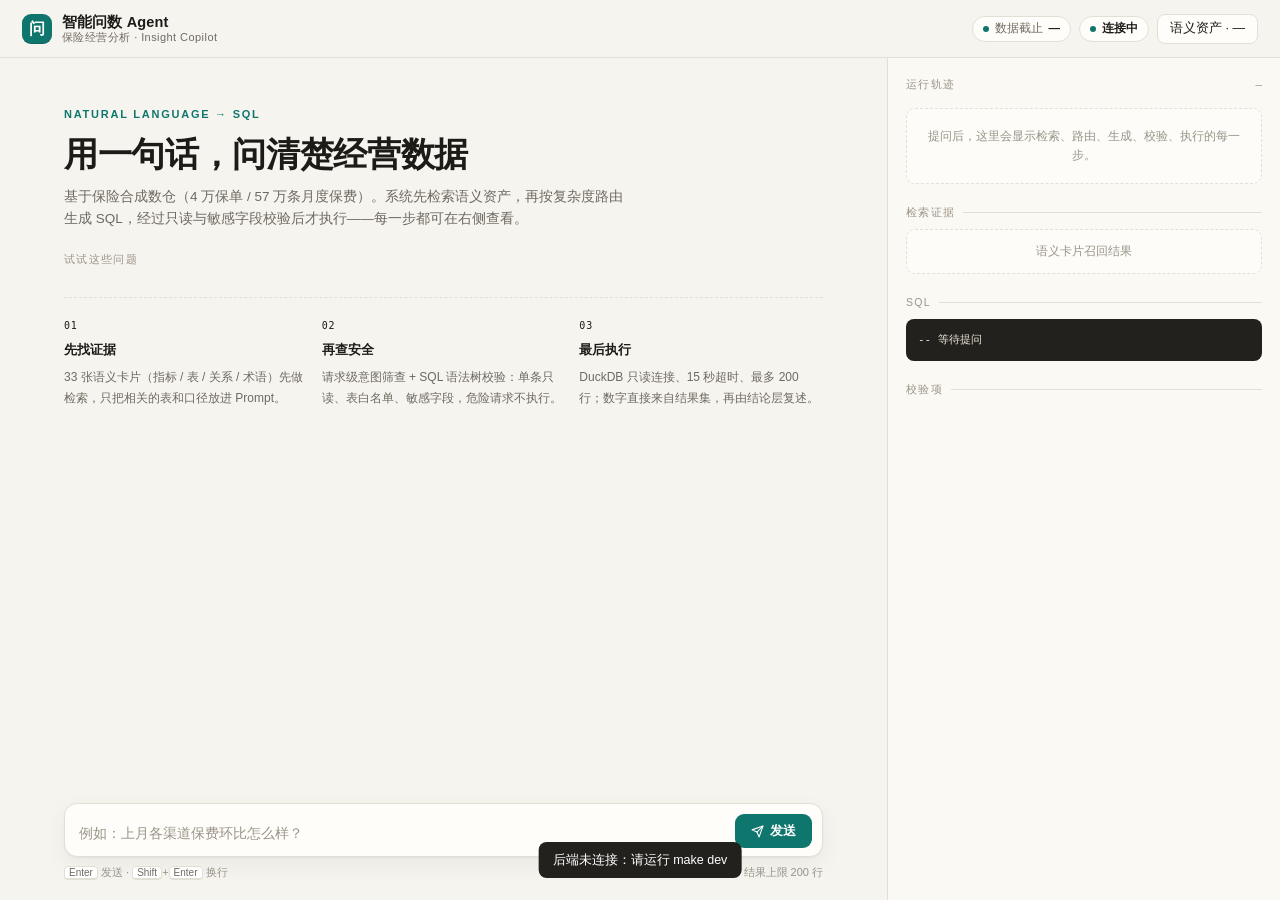
==== web/index.html @ 898af126 "fix(web): 轨迹不再残留“运行中”、耗时显示毫秒、空态补充三步说明；支持 ?q= 深链" ====
<!DOCTYPE html>
<html lang="zh-CN">
<head>
<meta charset="UTF-8">
<meta name="viewport" content="width=device-width, initial-scale=1.0">
<title>智能问数 Agent · 保险经营分析</title>
<meta name="description" content="受约束的自然语言问数 Agent：语义检索、复杂度路由、SQL 校验与只读执行，全链路可观测。">
<link rel="icon" href="data:image/svg+xml,%3Csvg xmlns='http://www.w3.org/2000/svg' viewBox='0 0 32 32'%3E%3Crect width='32' height='32' rx='8' fill='%230f766e'/%3E%3Ctext x='16' y='22' font-size='16' font-family='serif' fill='white' text-anchor='middle'%3E问%3C/text%3E%3C/svg%3E">
<link rel="stylesheet" href="style.css">
</head>
<body>
<header class="topbar">
  <a class="brand" href="/">
    <span class="brand-mark">问</span>
    <span class="brand-text"><strong>智能问数 Agent</strong><small>保险经营分析 · Insight Copilot</small></span>
  </a>
  <div class="topbar-right">
    <span class="pill" id="as-of"><span class="dot"></span>数据截止 <b>—</b></span>
    <span class="pill" id="mode"><span class="dot"></span><b>连接中</b></span>
    <button class="ghost-btn" id="open-drawer">语义资产 · <span id="card-count">—</span></button>
  </div>
</header>

<main class="layout">
  <section class="chat">
    <div class="thread" id="thread">
      <div class="thread-inner">
        <div class="intro" id="intro">
          <div class="eyebrow">Natural Language → SQL</div>
          <h1>用一句话，问清楚经营数据</h1>
          <p>基于保险合成数仓（4 万保单 / 57 万条月度保费）。系统先检索语义资产，再按复杂度路由生成 SQL，经过只读与敏感字段校验后才执行——每一步都可在右侧查看。</p>
          <div class="suggest" id="suggest">
            <div class="label">试试这些问题</div>
          </div>
          <div class="howto">
            <div class="howto-item">
              <span class="howto-no">01</span>
              <strong>先找证据</strong>
              <p>33 张语义卡片（指标 / 表 / 关系 / 术语）先做检索，只把相关的表和口径放进 Prompt。</p>
            </div>
            <div class="howto-item">
              <span class="howto-no">02</span>
              <strong>再查安全</strong>
              <p>请求级意图筛查 + SQL 语法树校验：单条只读、表白名单、敏感字段，危险请求不执行。</p>
            </div>
            <div class="howto-item">
              <span class="howto-no">03</span>
              <strong>最后执行</strong>
              <p>DuckDB 只读连接、15 秒超时、最多 200 行；数字直接来自结果集，再由结论层复述。</p>
            </div>
          </div>
        </div>
      </div>
    </div>

    <div class="composer-wrap">
      <form class="composer" id="composer">
        <textarea id="input" rows="1" placeholder="例如：上月各渠道保费环比怎么样？" maxlength="500" autocomplete="off"></textarea>
        <button class="send" id="send" type="submit">
          <svg viewBox="0 0 24 24" fill="none" stroke="currentColor" stroke-width="2" stroke-linecap="round" stroke-linejoin="round"><path d="M22 2 11 13"/><path d="M22 2 15 22l-4-9-9-4Z"/></svg>
          发送
        </button>
      </form>
      <div class="hint-row">
        <span><kbd>Enter</kbd> 发送 · <kbd>Shift</kbd>+<kbd>Enter</kbd> 换行</span>
        <span id="footer-note">只读查询 · 单条 SQL · 结果上限 200 行</span>
      </div>
    </div>
  </section>

  <aside class="inspector" id="inspector">
    <div class="inspector-head"><span>运行轨迹</span><span class="time" id="total-time">—</span></div>
    <ol class="steps" id="steps"></ol>
    <div id="trace-empty" class="placeholder">提问后，这里会显示检索、路由、生成、校验、执行的每一步。</div>

    <div class="section-label">检索证据</div>
    <div class="evidence" id="evidence"></div>
    <div id="evidence-empty" class="placeholder" style="padding:12px">语义卡片召回结果</div>

    <div class="section-label">SQL</div>
    <pre class="sql" id="sql">-- 等待提问</pre>

    <div class="section-label">校验项</div>
    <div class="checks" id="checks"></div>
  </aside>
</main>

<div class="drawer-backdrop" id="backdrop"></div>
<aside class="drawer" id="drawer" aria-label="语义资产">
  <div class="drawer-head">
    <h2>语义资产</h2>
    <button class="ghost-btn" id="close-drawer">关闭</button>
  </div>
  <div class="drawer-body" id="drawer-body"></div>
</aside>

<div class="toast" id="toast"></div>
<script src="app.js"></script>
</body>
</html>
---- web/style.css ----
:root {
  --paper: #f6f4ef;
  --panel: #fffdf9;
  --ink: #1d1b17;
  --muted: #6f6a60;
  --faint: #9a9488;
  --line: #e4dfd4;
  --line-soft: #efeae2;
  --teal: #0f766e;
  --teal-deep: #0b5d56;
  --teal-soft: #e6f3f0;
  --amber: #b45309;
  --amber-soft: #fdf3e3;
  --red: #b42318;
  --red-soft: #fdecea;
  --blue: #1d4ed8;
  --blue-soft: #eef2ff;
  --mono: ui-monospace, "SF Mono", "JetBrains Mono", Menlo, monospace;
  --sans: -apple-system, BlinkMacSystemFont, "Segoe UI", "PingFang SC", "Hiragino Sans GB", "Microsoft YaHei", sans-serif;
  --serif: "Noto Serif SC", "Songti SC", Georgia, serif;
  --shadow: 0 1px 2px rgba(29, 27, 23, .04), 0 8px 24px rgba(29, 27, 23, .05);
  --radius: 14px;
}

* { box-sizing: border-box; }

html, body { height: 100%; }

body {
  margin: 0;
  background: var(--paper);
  color: var(--ink);
  font-family: var(--sans);
  font-size: 14px;
  line-height: 1.6;
  -webkit-font-smoothing: antialiased;
}

button, textarea { font-family: inherit; font-size: inherit; color: inherit; }

/* ---------------------------------------------------------------- top bar */
.topbar {
  height: 58px;
  display: flex;
  align-items: center;
  justify-content: space-between;
  gap: 16px;
  padding: 0 22px;
  border-bottom: 1px solid var(--line);
  background: rgba(246, 244, 239, .86);
  backdrop-filter: blur(10px);
  position: sticky;
  top: 0;
  z-index: 20;
}

.brand { display: flex; align-items: center; gap: 10px; text-decoration: none; color: var(--ink); }
.brand-mark {
  width: 30px; height: 30px; border-radius: 9px;
  background: var(--teal); color: #fff;
  display: grid; place-items: center;
  font-family: var(--serif); font-size: 16px; font-weight: 700;
  box-shadow: inset 0 -1px 0 rgba(0, 0, 0, .15);
}
.brand-text { display: flex; flex-direction: column; line-height: 1.15; }
.brand-text strong { font-size: 14.5px; letter-spacing: .01em; }
.brand-text small { font-size: 11px; color: var(--muted); letter-spacing: .04em; }

.topbar-right { display: flex; align-items: center; gap: 8px; }

.pill {
  display: inline-flex; align-items: center; gap: 6px;
  height: 26px; padding: 0 10px;
  border: 1px solid var(--line);
  border-radius: 999px;
  background: var(--panel);
  color: var(--muted);
  font-size: 11.5px;
  white-space: nowrap;
}
.pill b { color: var(--ink); font-weight: 600; }
.pill .dot { width: 6px; height: 6px; border-radius: 50%; background: var(--teal); }
.pill.mock .dot { background: var(--amber); }
.pill.mock { color: var(--amber); border-color: #eddcc2; background: var(--amber-soft); }

.ghost-btn {
  height: 30px; padding: 0 12px;
  border: 1px solid var(--line);
  border-radius: 8px;
  background: var(--panel);
  cursor: pointer;
  font-size: 12.5px;
  color: var(--ink);
  transition: border-color .15s, background .15s;
}
.ghost-btn:hover { border-color: #cfc7b6; background: #fff; }

/* ---------------------------------------------------------------- layout */
.layout {
  display: grid;
  grid-template-columns: minmax(0, 1fr) 392px;
  height: calc(100vh - 58px);
}

.chat {
  display: flex;
  flex-direction: column;
  min-width: 0;
  border-right: 1px solid var(--line);
}

.thread {
  flex: 1;
  overflow-y: auto;
  padding: 30px clamp(20px, 5vw, 64px) 24px;
  scroll-behavior: smooth;
}

.thread-inner { max-width: 760px; margin: 0 auto; }

/* ---------------------------------------------------------------- intro */
.intro { margin: 18px 0 26px; }
.intro .eyebrow {
  font-size: 11px; letter-spacing: .16em; text-transform: uppercase;
  color: var(--teal); font-weight: 650; margin-bottom: 10px;
}
.intro h1 {
  font-family: var(--serif);
  font-size: clamp(26px, 3.4vw, 34px);
  line-height: 1.25; margin: 0 0 10px; font-weight: 600; letter-spacing: -.01em;
}
.intro p { margin: 0; color: var(--muted); font-size: 13.5px; max-width: 560px; }

.howto {
  display: grid; grid-template-columns: repeat(3, 1fr); gap: 14px;
  margin-top: 26px; padding-top: 20px; border-top: 1px dashed var(--line);
}
.howto-item { display: flex; flex-direction: column; gap: 6px; }
.howto-no { font-family: var(--mono, ui-monospace, monospace); font-size: 10px; color: var(--accent); letter-spacing: .08em; }
.howto-item strong { font-size: 13px; font-weight: 600; }
.howto-item p { margin: 0; font-size: 12px; line-height: 1.75; color: var(--muted); max-width: none; }

.suggest { display: grid; grid-template-columns: 1fr 1fr; gap: 10px; margin-top: 22px; }
.suggest .label { grid-column: 1 / -1; font-size: 11px; letter-spacing: .12em; color: var(--faint); text-transform: uppercase; margin-bottom: 2px; }
.chip {
  text-align: left;
  padding: 12px 14px;
  background: var(--panel);
  border: 1px solid var(--line);
  border-radius: 11px;
  cursor: pointer;
  transition: border-color .15s, transform .15s, box-shadow .15s;
  line-height: 1.4;
}
.chip:hover { border-color: #c9c0ae; transform: translateY(-1px); box-shadow: var(--shadow); }
.chip strong { display: block; font-size: 13px; font-weight: 600; }
.chip span { display: block; font-size: 11.5px; color: var(--faint); margin-top: 2px; }

/* ---------------------------------------------------------------- messages */
.msg { display: flex; gap: 12px; margin-bottom: 26px; animation: rise .28s ease both; }
@keyframes rise { from { opacity: 0; transform: translateY(6px); } to { opacity: 1; transform: none; } }

.avatar {
  flex: 0 0 28px; width: 28px; height: 28px; border-radius: 8px;
  display: grid; place-items: center; font-size: 12px; font-weight: 700;
  margin-top: 2px;
}
.msg.user .avatar { background: #ece6d9; color: #6b6250; }
.msg.agent .avatar { background: var(--teal); color: #fff; font-family: var(--serif); }

.bubble { min-width: 0; flex: 1; }
.msg.user .bubble {
  background: #fff; border: 1px solid var(--line);
  border-radius: 12px; padding: 10px 14px; width: fit-content; max-width: 100%;
  box-shadow: 0 1px 1px rgba(29, 27, 23, .03);
}

.answer-head { display: flex; align-items: center; gap: 8px; margin-bottom: 6px; flex-wrap: wrap; }
.status {
  display: inline-flex; align-items: center; gap: 5px;
  font-size: 11px; font-weight: 600; letter-spacing: .03em;
  padding: 2px 8px; border-radius: 999px;
}
.status.ok { color: var(--teal-deep); background: var(--teal-soft); }
.status.clarification { color: var(--blue); background: var(--blue-soft); }
.status.blocked { color: var(--red); background: var(--red-soft); }
.status.error { color: var(--red); background: var(--red-soft); }
.status.running { color: var(--muted); background: #f0ece4; }
.status.running::after {
  content: ""; width: 9px; height: 9px; border-radius: 50%;
  border: 1.5px solid currentColor; border-right-color: transparent;
  animation: spin .7s linear infinite;
}
@keyframes spin { to { transform: rotate(360deg); } }

.answer {
  font-size: 15px; line-height: 1.75;
  font-family: var(--serif);
  letter-spacing: .005em;
  white-space: pre-wrap;
  word-break: break-word;
}
.answer strong { color: var(--teal-deep); }

.assumptions { display: flex; flex-wrap: wrap; gap: 6px; margin-top: 10px; }
.tag {
  font-size: 11px; padding: 2px 8px; border-radius: 6px;
  background: #f2eee5; color: var(--muted); border: 1px solid var(--line-soft);
}

.meta-row {
  display: flex; flex-wrap: wrap; gap: 14px; align-items: center;
  margin-top: 12px; font-size: 11.5px; color: var(--faint);
}
.meta-row b { color: var(--muted); font-weight: 600; }

.fold { margin-top: 12px; border: 1px solid var(--line); border-radius: 10px; background: var(--panel); overflow: hidden; }
.fold > summary {
  list-style: none; cursor: pointer; padding: 8px 12px;
  font-size: 12px; color: var(--muted); display: flex; align-items: center; gap: 8px;
  user-select: none;
}
.fold > summary::-webkit-details-marker { display: none; }
.fold > summary::before {
  content: "›"; display: inline-block; transition: transform .15s; color: var(--faint);
  font-size: 15px; line-height: 1;
}
.fold[open] > summary::before { transform: rotate(90deg); }
.fold > summary .count { margin-left: auto; color: var(--faint); }
.fold-body { border-top: 1px solid var(--line-soft); padding: 10px 12px 12px; }

pre.sql {
  margin: 0; padding: 12px; border-radius: 8px;
  background: #23211d; color: #efe9db;
  font-family: var(--mono); font-size: 11.5px; line-height: 1.65;
  overflow-x: auto; white-space: pre;
}

.table-wrap { overflow: auto; max-height: 340px; border: 1px solid var(--line-soft); border-radius: 8px; }
table.result { border-collapse: collapse; width: 100%; font-size: 12px; font-variant-numeric: tabular-nums; }
table.result th {
  position: sticky; top: 0; background: #f3efe6; color: var(--muted);
  font-weight: 600; text-align: left; padding: 7px 10px; white-space: nowrap;
  border-bottom: 1px solid var(--line);
}
table.result td { padding: 7px 10px; border-bottom: 1px solid var(--line-soft); white-space: nowrap; }
table.result tr:last-child td { border-bottom: 0; }
table.result tr:nth-child(even) td { background: #fcfaf5; }
table.result td.num { text-align: right; }

.empty-rows { padding: 16px; text-align: center; color: var(--faint); font-size: 12px; }

/* ---------------------------------------------------------------- composer */
.composer-wrap { padding: 12px clamp(20px, 5vw, 64px) 18px; background: linear-gradient(to top, var(--paper) 60%, rgba(246,244,239,0)); }
.composer {
  max-width: 760px; margin: 0 auto;
  background: var(--panel);
  border: 1px solid var(--line);
  border-radius: 13px;
  box-shadow: var(--shadow);
  padding: 10px 10px 8px 14px;
  display: flex; gap: 10px; align-items: flex-end;
  transition: border-color .15s;
}
.composer:focus-within { border-color: #b9d4cf; }
.composer textarea {
  flex: 1; border: 0; outline: 0; resize: none;
  background: transparent; padding: 4px 0;
  min-height: 24px; max-height: 140px; line-height: 1.55;
}
.composer textarea::placeholder { color: var(--faint); }
.send {
  flex: 0 0 auto; height: 34px; padding: 0 16px;
  border: 0; border-radius: 9px; cursor: pointer;
  background: var(--teal); color: #fff; font-weight: 600; font-size: 12.5px;
  display: inline-flex; align-items: center; gap: 6px;
  transition: background .15s, opacity .15s;
}
.send:hover { background: var(--teal-deep); }
.send:disabled { opacity: .45; cursor: not-allowed; }
.send svg { width: 13px; height: 13px; }

.hint-row {
  max-width: 760px; margin: 7px auto 0; display: flex; justify-content: space-between;
  font-size: 11px; color: var(--faint);
}
kbd {
  font-family: var(--sans); font-size: 10px; padding: 0 4px;
  border: 1px solid var(--line); border-bottom-width: 2px; border-radius: 4px;
  background: #fff; color: var(--muted);
}

/* ---------------------------------------------------------------- inspector */
.inspector {
  background: #fbf9f4;
  overflow-y: auto;
  padding: 18px 18px 40px;
}
.inspector-head {
  display: flex; align-items: center; justify-content: space-between;
  font-size: 11px; letter-spacing: .12em; text-transform: uppercase; color: var(--faint);
  margin-bottom: 14px;
}
.inspector-head .time { font-family: var(--mono); letter-spacing: 0; text-transform: none; font-size: 11px; }

.steps { list-style: none; margin: 0 0 8px; padding: 0; position: relative; }
.steps::before {
  content: ""; position: absolute; left: 6.5px; top: 8px; bottom: 14px; width: 1px; background: var(--line);
}
.step { position: relative; padding: 0 0 14px 24px; font-size: 12px; }
.step .dot {
  position: absolute; left: 2px; top: 5px; width: 10px; height: 10px; border-radius: 50%;
  background: #fff; border: 2px solid var(--line); z-index: 1;
}
.step.done .dot { border-color: var(--teal); background: var(--teal); }
.step.warn .dot { border-color: var(--amber); background: var(--amber); }
.step.fail .dot { border-color: var(--red); background: var(--red); }
.step.running .dot { border-color: var(--teal); background: #fff; animation: pulse 1s ease infinite; }
@keyframes pulse { 50% { transform: scale(.6); opacity: .5; } }
.step .t { display: flex; justify-content: space-between; gap: 8px; }
.step .t strong { font-weight: 600; font-size: 12px; }
.step .t span { font-family: var(--mono); font-size: 10.5px; color: var(--faint); }
.step .d { color: var(--muted); font-size: 11.5px; line-height: 1.5; margin-top: 1px; word-break: break-word; }

.section-label {
  font-size: 10.5px; letter-spacing: .12em; text-transform: uppercase; color: var(--faint);
  margin: 20px 0 8px; display: flex; align-items: center; gap: 8px;
}
.section-label::after { content: ""; flex: 1; height: 1px; background: var(--line); }

.evidence { display: flex; flex-wrap: wrap; gap: 5px; }
.ev {
  font-size: 11px; padding: 3px 8px; border-radius: 6px;
  border: 1px solid var(--line); background: var(--panel); color: var(--muted);
  white-space: nowrap;
}
.ev b { color: var(--ink); font-weight: 600; }
.ev.metric { border-color: #cfe3df; background: var(--teal-soft); color: var(--teal-deep); }
.ev.join { border-color: #eadfc8; background: #fbf5e8; color: #7a5a1c; }

.checks { display: flex; flex-direction: column; gap: 4px; }
.check { display: flex; gap: 8px; font-size: 11.5px; color: var(--muted); align-items: baseline; }
.check .ic { flex: 0 0 14px; text-align: center; font-size: 11px; }
.check.pass .ic { color: var(--teal); }
.check.fail .ic { color: var(--red); }
.check b { color: var(--ink); font-weight: 600; }

.inspector pre.sql { margin-top: 0; font-size: 11px; }
.placeholder { color: var(--faint); font-size: 12px; border: 1px dashed var(--line); border-radius: 9px; padding: 18px 14px; text-align: center; background: rgba(255,255,255,.45); }

/* ---------------------------------------------------------------- drawer */
.drawer-backdrop {
  position: fixed; inset: 0; background: rgba(29, 27, 23, .28);
  opacity: 0; pointer-events: none; transition: opacity .2s; z-index: 40;
}
.drawer-backdrop.open { opacity: 1; pointer-events: auto; }
.drawer {
  position: fixed; top: 0; right: 0; bottom: 0; width: min(520px, 92vw);
  background: var(--paper); border-left: 1px solid var(--line);
  transform: translateX(100%); transition: transform .24s cubic-bezier(.4,0,.2,1);
  z-index: 41; display: flex; flex-direction: column;
}
.drawer.open { transform: none; }
.drawer-head {
  padding: 16px 20px; border-bottom: 1px solid var(--line);
  display: flex; align-items: center; justify-content: space-between;
}
.drawer-head h2 { font-family: var(--serif); font-size: 17px; margin: 0; font-weight: 600; }
.drawer-body { overflow-y: auto; padding: 16px 20px 40px; }
.card {
  border: 1px solid var(--line); background: var(--panel); border-radius: 10px;
  padding: 11px 13px; margin-bottom: 8px;
}
.card .k { font-size: 10px; letter-spacing: .1em; text-transform: uppercase; color: var(--faint); }
.card h3 { margin: 2px 0 4px; font-size: 13px; font-weight: 650; }
.card p { margin: 0; font-size: 12px; color: var(--muted); white-space: pre-wrap; }
.card .tags { margin-top: 6px; display: flex; gap: 4px; flex-wrap: wrap; }

.toast {
  position: fixed; left: 50%; bottom: 22px; transform: translate(-50%, 10px);
  background: #23211d; color: #fff; font-size: 12.5px;
  padding: 8px 14px; border-radius: 8px; opacity: 0; pointer-events: none;
  transition: opacity .2s, transform .2s; z-index: 60;
}
.toast.show { opacity: 1; transform: translate(-50%, 0); }

@media (max-width: 1080px) {
  .layout { grid-template-columns: 1fr; height: auto; }
  .chat { border-right: 0; }
  .thread { max-height: none; }
  .inspector { border-top: 1px solid var(--line); padding-bottom: 28px; }
  .suggest { grid-template-columns: 1fr; }
  .howto { grid-template-columns: 1fr; }
}
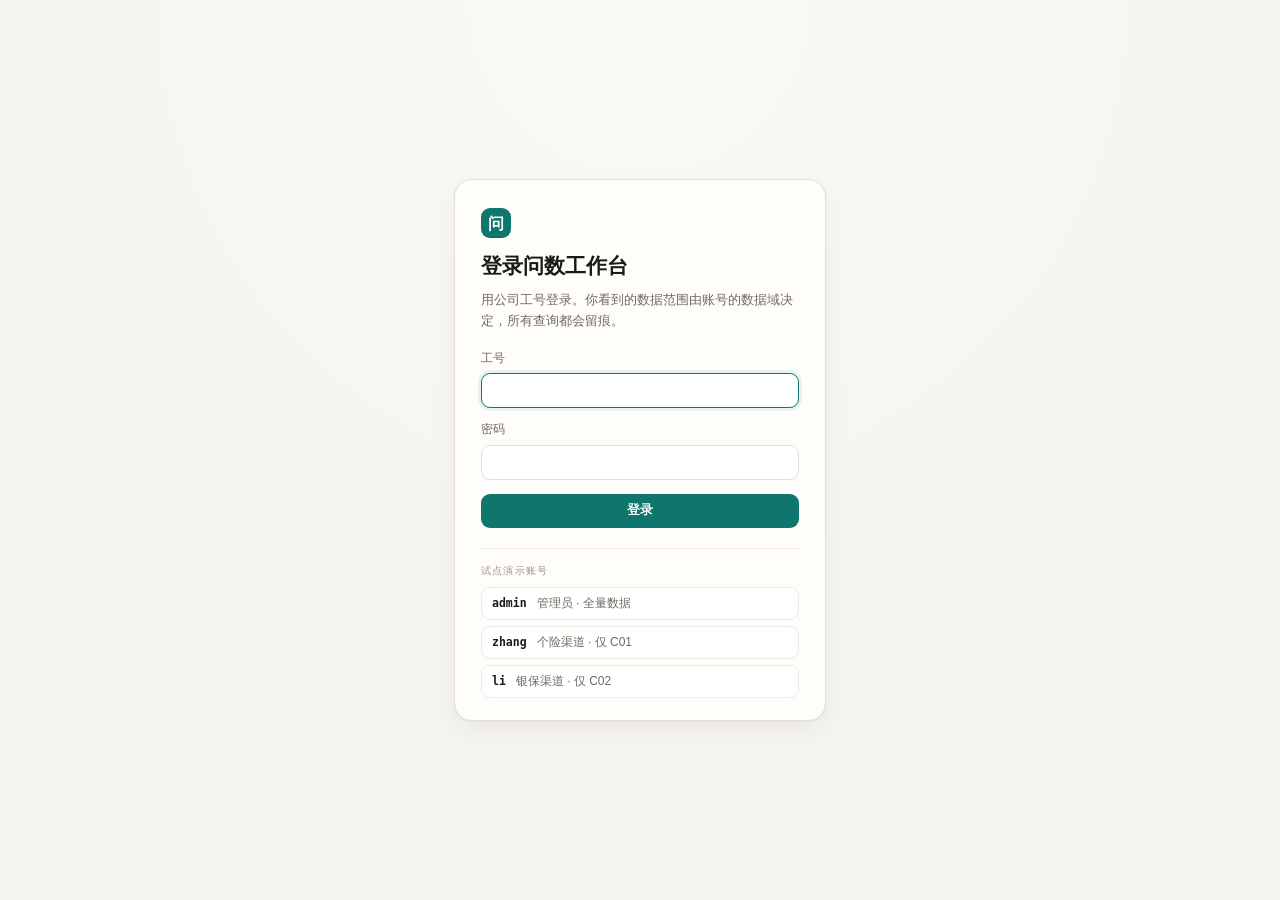
==== commit cdb4dbab: "feat: 试点模式（工号登录 + 数据域 + 审计 + 多轮） - 新增 app/store.py：SQLite 运行态（账号/会话/对话/审计/配额），与只读业务库分离 - 新增 app/auth" ====
--- a/web/index.html
+++ b/web/index.html
@@ -17,11 +17,18 @@
   <div class="topbar-right">
     <span class="pill" id="as-of"><span class="dot"></span>数据截止 <b>—</b></span>
     <span class="pill" id="mode"><span class="dot"></span><b>连接中</b></span>
+    <button class="ghost-btn" id="new-chat" hidden>新对话</button>
+    <button class="ghost-btn" id="open-audit" hidden>审计</button>
     <button class="ghost-btn" id="open-drawer">语义资产 · <span id="card-count">—</span></button>
+    <div class="user-chip" id="user-chip" hidden>
+      <span class="user-name" id="user-name">—</span>
+      <span class="user-scope" id="user-scope">—</span>
+      <button class="link-btn" id="logout">退出</button>
+    </div>
   </div>
 </header>
 
-<main class="layout">
+<main class="layout" id="app" hidden>
   <section class="chat">
     <div class="thread" id="thread">
       <div class="thread-inner">
@@ -85,6 +92,33 @@
   </aside>
 </main>
 
+<!-- 登录：试点模式下所有查询都需要身份与数据域 -->
+<div class="login-layer" id="login" hidden>
+  <div class="login-card">
+    <div class="login-brand"><span class="brand-mark">问</span></div>
+    <h1>登录问数工作台</h1>
+    <p class="login-sub">用公司工号登录。你看到的数据范围由账号的数据域决定，所有查询都会留痕。</p>
+    <form id="login-form" autocomplete="on">
+      <label>工号<input id="login-user" name="username" autocomplete="username" required></label>
+      <label>密码<input id="login-pass" name="password" type="password" autocomplete="current-password" required></label>
+      <div class="login-error" id="login-error" hidden></div>
+      <button class="send" type="submit" id="login-btn">登录</button>
+    </form>
+    <div class="login-demo">
+      <div class="label">试点演示账号</div>
+      <button type="button" class="demo-row" data-user="admin" data-pass="admin123">
+        <b>admin</b><span>管理员 · 全量数据</span>
+      </button>
+      <button type="button" class="demo-row" data-user="zhang" data-pass="demo123">
+        <b>zhang</b><span>个险渠道 · 仅 C01</span>
+      </button>
+      <button type="button" class="demo-row" data-user="li" data-pass="demo123">
+        <b>li</b><span>银保渠道 · 仅 C02</span>
+      </button>
+    </div>
+  </div>
+</div>
+
 <div class="drawer-backdrop" id="backdrop"></div>
 <aside class="drawer" id="drawer" aria-label="语义资产">
   <div class="drawer-head">
@@ -94,6 +128,14 @@
   <div class="drawer-body" id="drawer-body"></div>
 </aside>
 
+<aside class="drawer" id="audit-drawer" aria-label="审计日志">
+  <div class="drawer-head">
+    <h2>审计日志</h2>
+    <button class="ghost-btn" id="close-audit">关闭</button>
+  </div>
+  <div class="drawer-body" id="audit-body"></div>
+</aside>
+
 <div class="toast" id="toast"></div>
 <script src="app.js"></script>
 </body>
--- a/web/style.css
+++ b/web/style.css
@@ -48,7 +48,6 @@
   padding: 0 22px;
   border-bottom: 1px solid var(--line);
   background: rgba(246, 244, 239, .86);
-  backdrop-filter: blur(10px);
   position: sticky;
   top: 0;
   z-index: 20;
@@ -392,3 +391,86 @@
   .suggest { grid-template-columns: 1fr; }
   .howto { grid-template-columns: 1fr; }
 }
+
+/* ---------------------------------------------------------------- 登录与身份 */
+.user-chip {
+  display: flex; align-items: center; gap: 8px;
+  border: 1px solid var(--line); background: var(--panel);
+  border-radius: 999px; padding: 4px 6px 4px 12px; font-size: 12px;
+}
+.user-name { font-weight: 600; }
+.user-scope { color: var(--muted); font-size: 11.5px; padding-left: 8px; border-left: 1px solid var(--line-soft); }
+.link-btn {
+  border: 0; background: none; color: var(--muted); cursor: pointer;
+  font-size: 11.5px; padding: 3px 8px; border-radius: 999px;
+}
+.link-btn:hover { background: var(--line-soft); color: var(--ink); }
+
+.login-layer {
+  position: fixed; inset: 0; z-index: 80;
+  background: radial-gradient(circle at 50% 0%, #fbf9f4 0%, var(--paper) 60%);
+  display: flex; align-items: center; justify-content: center; padding: 24px;
+}
+.login-card {
+  width: 100%; max-width: 372px; background: var(--panel);
+  border: 1px solid var(--line); border-radius: 18px; padding: 28px 26px 22px;
+  box-shadow: var(--shadow);
+}
+.login-brand { margin-bottom: 12px; }
+.login-card h1 { font-family: var(--serif); font-size: 21px; margin: 0 0 6px; font-weight: 600; }
+.login-sub { margin: 0 0 18px; color: var(--muted); font-size: 12.5px; line-height: 1.65; }
+.login-card form { display: grid; gap: 12px; }
+.login-card label { display: grid; gap: 5px; font-size: 12px; color: var(--muted); }
+.login-card input {
+  border: 1px solid var(--line); background: #fff; border-radius: 9px;
+  padding: 9px 11px; font-size: 13.5px; color: var(--ink); outline: none;
+}
+.login-card input:focus { border-color: var(--teal); box-shadow: 0 0 0 3px var(--teal-soft); }
+.login-card .send { width: 100%; justify-content: center; margin-top: 2px; }
+.login-error {
+  background: var(--red-soft); color: var(--red); border-radius: 8px;
+  padding: 7px 10px; font-size: 12px;
+}
+.login-demo { margin-top: 20px; border-top: 1px solid var(--line-soft); padding-top: 14px; display: grid; gap: 6px; }
+.login-demo .label { font-size: 10px; letter-spacing: .12em; color: var(--faint); text-transform: uppercase; margin-bottom: 2px; }
+.demo-row {
+  display: flex; align-items: center; gap: 10px; text-align: left;
+  border: 1px solid var(--line-soft); background: #fff; border-radius: 9px;
+  padding: 7px 10px; cursor: pointer; font-size: 12px;
+}
+.demo-row:hover { border-color: var(--teal); background: var(--teal-soft); }
+.demo-row b { font-family: var(--mono); font-size: 11.5px; }
+.demo-row span { color: var(--muted); }
+
+/* ---------------------------------------------------------------- 审计 */
+.audit-meta { display: flex; gap: 8px; flex-wrap: wrap; margin-bottom: 12px; }
+.audit-stat {
+  border: 1px solid var(--line); background: var(--panel); border-radius: 9px;
+  padding: 7px 11px; font-size: 11.5px; color: var(--muted);
+}
+.audit-stat b { color: var(--ink); font-size: 14px; margin-right: 4px; }
+.audit-row {
+  border-bottom: 1px solid var(--line-soft); padding: 9px 0; font-size: 12px;
+}
+.audit-row:last-child { border-bottom: 0; }
+.audit-top { display: flex; gap: 8px; align-items: baseline; flex-wrap: wrap; }
+.audit-user { font-weight: 600; }
+.audit-time { color: var(--faint); font-size: 11px; font-variant-numeric: tabular-nums; }
+.audit-q { margin: 3px 0 0; color: var(--ink); }
+.audit-sql {
+  margin: 4px 0 0; font-family: var(--mono); font-size: 10.5px; color: var(--muted);
+  background: #faf8f3; border: 1px solid var(--line-soft); border-radius: 6px;
+  padding: 6px 8px; white-space: pre-wrap; word-break: break-all; max-height: 92px; overflow: hidden;
+}
+.badge {
+  font-size: 10px; padding: 1px 7px; border-radius: 999px; border: 1px solid var(--line);
+  color: var(--muted); background: #fff;
+}
+.badge.ok { color: var(--teal-deep); border-color: #cfe6e2; background: var(--teal-soft); }
+.badge.blocked { color: var(--red); border-color: #f3d3d0; background: var(--red-soft); }
+.badge.clarification { color: var(--amber); border-color: #f0dcbd; background: var(--amber-soft); }
+
+.drawer-backdrop.show { opacity: 1; pointer-events: auto; }
+
+/* hidden 属性必须胜过组件的 display 规则 */
+[hidden] { display: none !important; }
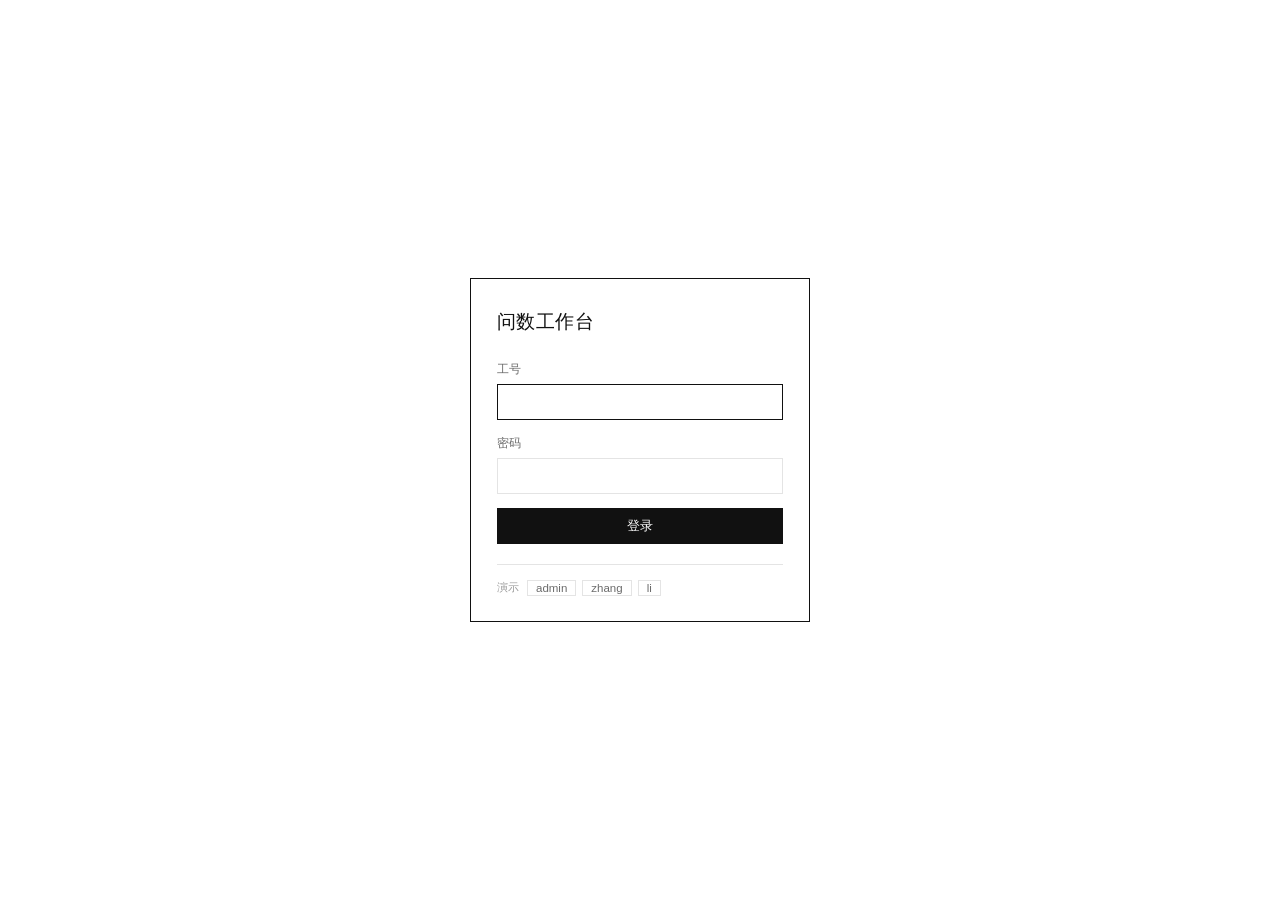
==== commit 59ef4608: "style(web): 黑白线框，去掉解释性文案 - 配色收敛为黑/白/灰，1px 实线，无圆角无阴影无渐变 - 删除首屏说明段、三步howto、示例卡片副标题、页脚统计等无用字段 - 消息改为右对齐" ====
--- a/web/index.html
+++ b/web/index.html
@@ -3,23 +3,24 @@
 <head>
 <meta charset="UTF-8">
 <meta name="viewport" content="width=device-width, initial-scale=1.0">
-<title>智能问数 Agent · 保险经营分析</title>
-<meta name="description" content="受约束的自然语言问数 Agent：语义检索、复杂度路由、SQL 校验与只读执行，全链路可观测。">
-<link rel="icon" href="data:image/svg+xml,%3Csvg xmlns='http://www.w3.org/2000/svg' viewBox='0 0 32 32'%3E%3Crect width='32' height='32' rx='8' fill='%230f766e'/%3E%3Ctext x='16' y='22' font-size='16' font-family='serif' fill='white' text-anchor='middle'%3E问%3C/text%3E%3C/svg%3E">
+<title>问数 · 经营分析</title>
+<meta name="description" content="自然语言问数：语义检索、SQL 校验、只读执行。">
+<link rel="icon" href="data:image/svg+xml,%3Csvg xmlns='http://www.w3.org/2000/svg' viewBox='0 0 32 32'%3E%3Crect width='32' height='32' fill='%23111111'/%3E%3Ctext x='16' y='22' font-size='16' font-family='sans-serif' fill='white' text-anchor='middle'%3E问%3C/text%3E%3C/svg%3E">
 <link rel="stylesheet" href="style.css">
 </head>
 <body>
 <header class="topbar">
   <a class="brand" href="/">
     <span class="brand-mark">问</span>
-    <span class="brand-text"><strong>智能问数 Agent</strong><small>保险经营分析 · Insight Copilot</small></span>
+    <span class="brand-text">问数</span>
   </a>
   <div class="topbar-right">
-    <span class="pill" id="as-of"><span class="dot"></span>数据截止 <b>—</b></span>
-    <span class="pill" id="mode"><span class="dot"></span><b>连接中</b></span>
+    <span class="pill" id="as-of">数据截止 <b>—</b></span>
+    <span class="pill" id="mode"><b>连接中</b></span>
+    <button class="ghost-btn" id="toggle-inspector" title="显示 / 隐藏轨迹">轨迹</button>
     <button class="ghost-btn" id="new-chat" hidden>新对话</button>
     <button class="ghost-btn" id="open-audit" hidden>审计</button>
-    <button class="ghost-btn" id="open-drawer">语义资产 · <span id="card-count">—</span></button>
+    <button class="ghost-btn" id="open-drawer">语义资产 <span id="card-count">—</span></button>
     <div class="user-chip" id="user-chip" hidden>
       <span class="user-name" id="user-name">—</span>
       <span class="user-scope" id="user-scope">—</span>
@@ -33,71 +34,44 @@
     <div class="thread" id="thread">
       <div class="thread-inner">
         <div class="intro" id="intro">
-          <div class="eyebrow">Natural Language → SQL</div>
           <h1>用一句话，问清楚经营数据</h1>
-          <p>基于保险合成数仓（4 万保单 / 57 万条月度保费）。系统先检索语义资产，再按复杂度路由生成 SQL，经过只读与敏感字段校验后才执行——每一步都可在右侧查看。</p>
-          <div class="suggest" id="suggest">
-            <div class="label">试试这些问题</div>
-          </div>
-          <div class="howto">
-            <div class="howto-item">
-              <span class="howto-no">01</span>
-              <strong>先找证据</strong>
-              <p>33 张语义卡片（指标 / 表 / 关系 / 术语）先做检索，只把相关的表和口径放进 Prompt。</p>
-            </div>
-            <div class="howto-item">
-              <span class="howto-no">02</span>
-              <strong>再查安全</strong>
-              <p>请求级意图筛查 + SQL 语法树校验：单条只读、表白名单、敏感字段，危险请求不执行。</p>
-            </div>
-            <div class="howto-item">
-              <span class="howto-no">03</span>
-              <strong>最后执行</strong>
-              <p>DuckDB 只读连接、15 秒超时、最多 200 行；数字直接来自结果集，再由结论层复述。</p>
-            </div>
-          </div>
+          <div class="suggest" id="suggest"></div>
         </div>
       </div>
     </div>
 
     <div class="composer-wrap">
       <form class="composer" id="composer">
-        <textarea id="input" rows="1" placeholder="例如：上月各渠道保费环比怎么样？" maxlength="500" autocomplete="off"></textarea>
-        <button class="send" id="send" type="submit">
-          <svg viewBox="0 0 24 24" fill="none" stroke="currentColor" stroke-width="2" stroke-linecap="round" stroke-linejoin="round"><path d="M22 2 11 13"/><path d="M22 2 15 22l-4-9-9-4Z"/></svg>
-          发送
-        </button>
+        <textarea id="input" rows="1" placeholder="问一句，例如：上月各渠道保费收入是多少" maxlength="500" autocomplete="off"></textarea>
+        <button class="send" id="send" type="submit">发送</button>
       </form>
       <div class="hint-row">
         <span><kbd>Enter</kbd> 发送 · <kbd>Shift</kbd>+<kbd>Enter</kbd> 换行</span>
-        <span id="footer-note">只读查询 · 单条 SQL · 结果上限 200 行</span>
+        <span id="footer-note">只读查询</span>
       </div>
     </div>
   </section>
 
   <aside class="inspector" id="inspector">
-    <div class="inspector-head"><span>运行轨迹</span><span class="time" id="total-time">—</span></div>
+    <div class="inspector-head"><span>轨迹</span><span class="time" id="total-time">—</span></div>
     <ol class="steps" id="steps"></ol>
-    <div id="trace-empty" class="placeholder">提问后，这里会显示检索、路由、生成、校验、执行的每一步。</div>
+    <div id="trace-empty" class="placeholder">—</div>
 
-    <div class="section-label">检索证据</div>
+    <div class="section-label">检索</div>
     <div class="evidence" id="evidence"></div>
-    <div id="evidence-empty" class="placeholder" style="padding:12px">语义卡片召回结果</div>
+    <div id="evidence-empty" class="placeholder">—</div>
 
     <div class="section-label">SQL</div>
     <pre class="sql" id="sql">-- 等待提问</pre>
 
-    <div class="section-label">校验项</div>
+    <div class="section-label">校验</div>
     <div class="checks" id="checks"></div>
   </aside>
 </main>
 
-<!-- 登录：试点模式下所有查询都需要身份与数据域 -->
 <div class="login-layer" id="login" hidden>
   <div class="login-card">
-    <div class="login-brand"><span class="brand-mark">问</span></div>
-    <h1>登录问数工作台</h1>
-    <p class="login-sub">用公司工号登录。你看到的数据范围由账号的数据域决定，所有查询都会留痕。</p>
+    <h1>问数工作台</h1>
     <form id="login-form" autocomplete="on">
       <label>工号<input id="login-user" name="username" autocomplete="username" required></label>
       <label>密码<input id="login-pass" name="password" type="password" autocomplete="current-password" required></label>
@@ -105,16 +79,10 @@
       <button class="send" type="submit" id="login-btn">登录</button>
     </form>
     <div class="login-demo">
-      <div class="label">试点演示账号</div>
-      <button type="button" class="demo-row" data-user="admin" data-pass="admin123">
-        <b>admin</b><span>管理员 · 全量数据</span>
-      </button>
-      <button type="button" class="demo-row" data-user="zhang" data-pass="demo123">
-        <b>zhang</b><span>个险渠道 · 仅 C01</span>
-      </button>
-      <button type="button" class="demo-row" data-user="li" data-pass="demo123">
-        <b>li</b><span>银保渠道 · 仅 C02</span>
-      </button>
+      <span class="label">演示</span>
+      <button type="button" class="demo-row" data-user="admin" data-pass="admin123">admin</button>
+      <button type="button" class="demo-row" data-user="zhang" data-pass="demo123">zhang</button>
+      <button type="button" class="demo-row" data-user="li" data-pass="demo123">li</button>
     </div>
   </div>
 </div>
--- a/web/style.css
+++ b/web/style.css
@@ -1,476 +1,396 @@
+/* ==========================================================================
+   问数 · 黑白线框
+   规则：只用黑、白、灰；1px 实线；无圆角、无阴影、无渐变；
+   颜色不承担语义，状态靠边框样式（实线 / 虚线）与文字本身区分。
+   ========================================================================== */
+
 :root {
-  --paper: #f6f4ef;
-  --panel: #fffdf9;
-  --ink: #1d1b17;
-  --muted: #6f6a60;
-  --faint: #9a9488;
-  --line: #e4dfd4;
-  --line-soft: #efeae2;
-  --teal: #0f766e;
-  --teal-deep: #0b5d56;
-  --teal-soft: #e6f3f0;
-  --amber: #b45309;
-  --amber-soft: #fdf3e3;
-  --red: #b42318;
-  --red-soft: #fdecea;
-  --blue: #1d4ed8;
-  --blue-soft: #eef2ff;
-  --mono: ui-monospace, "SF Mono", "JetBrains Mono", Menlo, monospace;
-  --sans: -apple-system, BlinkMacSystemFont, "Segoe UI", "PingFang SC", "Hiragino Sans GB", "Microsoft YaHei", sans-serif;
-  --serif: "Noto Serif SC", "Songti SC", Georgia, serif;
-  --shadow: 0 1px 2px rgba(29, 27, 23, .04), 0 8px 24px rgba(29, 27, 23, .05);
-  --radius: 14px;
+  --ink: #111;
+  --ink-soft: #333;
+  --muted: #6b6b6b;
+  --faint: #9a9a9a;
+  --line: #e4e4e4;
+  --bg: #fff;
+  --soft: #f6f6f6;
+  --sans: -apple-system, BlinkMacSystemFont, "PingFang SC", "Hiragino Sans GB", "Microsoft YaHei", sans-serif;
+  --mono: ui-monospace, SFMono-Regular, "SF Mono", Menlo, Consolas, monospace;
 }
 
 * { box-sizing: border-box; }
-
-html, body { height: 100%; }
-
-body {
-  margin: 0;
-  background: var(--paper);
-  color: var(--ink);
-  font-family: var(--sans);
-  font-size: 14px;
-  line-height: 1.6;
+[hidden] { display: none !important; }
+
+html, body {
+  margin: 0; padding: 0; height: 100%; overflow-x: hidden;
+  background: var(--bg); color: var(--ink);
+  font-family: var(--sans); font-size: 14px; line-height: 1.6;
   -webkit-font-smoothing: antialiased;
 }
 
-button, textarea { font-family: inherit; font-size: inherit; color: inherit; }
-
-/* ---------------------------------------------------------------- top bar */
+button { font-family: inherit; font-size: inherit; color: inherit; cursor: pointer; }
+a { color: inherit; text-decoration: none; }
+
+/* ---------------------------------------------------------------- 顶栏 */
 .topbar {
-  height: 58px;
-  display: flex;
-  align-items: center;
-  justify-content: space-between;
-  gap: 16px;
-  padding: 0 22px;
-  border-bottom: 1px solid var(--line);
-  background: rgba(246, 244, 239, .86);
-  position: sticky;
-  top: 0;
-  z-index: 20;
-}
-
-.brand { display: flex; align-items: center; gap: 10px; text-decoration: none; color: var(--ink); }
+  height: 56px; padding: 0 20px;
+  display: flex; align-items: center; justify-content: space-between; gap: 16px;
+  border-bottom: 1px solid var(--ink);
+  background: var(--bg);
+  position: sticky; top: 0; z-index: 20;
+}
+.brand { display: flex; align-items: center; gap: 10px; }
 .brand-mark {
-  width: 30px; height: 30px; border-radius: 9px;
-  background: var(--teal); color: #fff;
-  display: grid; place-items: center;
-  font-family: var(--serif); font-size: 16px; font-weight: 700;
-  box-shadow: inset 0 -1px 0 rgba(0, 0, 0, .15);
-}
-.brand-text { display: flex; flex-direction: column; line-height: 1.15; }
-.brand-text strong { font-size: 14.5px; letter-spacing: .01em; }
-.brand-text small { font-size: 11px; color: var(--muted); letter-spacing: .04em; }
-
-.topbar-right { display: flex; align-items: center; gap: 8px; }
-
-.pill {
-  display: inline-flex; align-items: center; gap: 6px;
-  height: 26px; padding: 0 10px;
-  border: 1px solid var(--line);
-  border-radius: 999px;
-  background: var(--panel);
-  color: var(--muted);
-  font-size: 11.5px;
-  white-space: nowrap;
-}
-.pill b { color: var(--ink); font-weight: 600; }
-.pill .dot { width: 6px; height: 6px; border-radius: 50%; background: var(--teal); }
-.pill.mock .dot { background: var(--amber); }
-.pill.mock { color: var(--amber); border-color: #eddcc2; background: var(--amber-soft); }
+  width: 26px; height: 26px; display: grid; place-items: center;
+  background: var(--ink); color: #fff; font-size: 14px;
+}
+.brand-text { font-size: 14px; letter-spacing: .04em; }
+
+.topbar-right { display: flex; align-items: center; gap: 14px; }
+.pill { font-size: 12px; color: var(--muted); white-space: nowrap; }
+.pill b { color: var(--ink); font-weight: 500; }
 
 .ghost-btn {
-  height: 30px; padding: 0 12px;
-  border: 1px solid var(--line);
-  border-radius: 8px;
-  background: var(--panel);
-  cursor: pointer;
-  font-size: 12.5px;
-  color: var(--ink);
-  transition: border-color .15s, background .15s;
-}
-.ghost-btn:hover { border-color: #cfc7b6; background: #fff; }
-
-/* ---------------------------------------------------------------- layout */
+  height: 28px; padding: 0 10px;
+  background: var(--bg); border: 1px solid var(--line);
+  font-size: 12px; color: var(--ink-soft);
+}
+.ghost-btn:hover { border-color: var(--ink); color: var(--ink); }
+.ghost-btn.active { border-color: var(--ink); color: var(--ink); }
+.link-btn { background: none; border: 0; padding: 0; font-size: 12px; color: var(--muted); text-decoration: underline; }
+.link-btn:hover { color: var(--ink); }
+
+.user-chip { display: flex; align-items: center; gap: 8px; font-size: 12px; }
+.user-name { font-weight: 500; }
+.user-scope { color: var(--faint); }
+
+/* ---------------------------------------------------------------- 布局 */
 .layout {
-  display: grid;
-  grid-template-columns: minmax(0, 1fr) 392px;
-  height: calc(100vh - 58px);
-}
-
-.chat {
-  display: flex;
-  flex-direction: column;
-  min-width: 0;
-  border-right: 1px solid var(--line);
-}
-
-.thread {
-  flex: 1;
-  overflow-y: auto;
-  padding: 30px clamp(20px, 5vw, 64px) 24px;
-  scroll-behavior: smooth;
-}
-
-.thread-inner { max-width: 760px; margin: 0 auto; }
-
-/* ---------------------------------------------------------------- intro */
-.intro { margin: 18px 0 26px; }
-.intro .eyebrow {
-  font-size: 11px; letter-spacing: .16em; text-transform: uppercase;
-  color: var(--teal); font-weight: 650; margin-bottom: 10px;
-}
+  display: grid; grid-template-columns: minmax(0, 1fr) 380px;
+  height: calc(100vh - 57px);
+}
+.chat { display: flex; flex-direction: column; min-width: 0; }
+
+/* ---------------------------------------------------------------- 对话区 */
+.thread { flex: 1; overflow-y: auto; padding: 32px 24px 8px; }
+.thread-inner {
+  max-width: 780px; margin: 0 auto;
+  display: flex; flex-direction: column; min-height: 100%;
+}
+.thread-inner.only-intro { justify-content: center; }
+
+.intro { padding-bottom: 8px; }
 .intro h1 {
-  font-family: var(--serif);
-  font-size: clamp(26px, 3.4vw, 34px);
-  line-height: 1.25; margin: 0 0 10px; font-weight: 600; letter-spacing: -.01em;
-}
-.intro p { margin: 0; color: var(--muted); font-size: 13.5px; max-width: 560px; }
-
-.howto {
-  display: grid; grid-template-columns: repeat(3, 1fr); gap: 14px;
-  margin-top: 26px; padding-top: 20px; border-top: 1px dashed var(--line);
-}
-.howto-item { display: flex; flex-direction: column; gap: 6px; }
-.howto-no { font-family: var(--mono, ui-monospace, monospace); font-size: 10px; color: var(--accent); letter-spacing: .08em; }
-.howto-item strong { font-size: 13px; font-weight: 600; }
-.howto-item p { margin: 0; font-size: 12px; line-height: 1.75; color: var(--muted); max-width: none; }
-
-.suggest { display: grid; grid-template-columns: 1fr 1fr; gap: 10px; margin-top: 22px; }
-.suggest .label { grid-column: 1 / -1; font-size: 11px; letter-spacing: .12em; color: var(--faint); text-transform: uppercase; margin-bottom: 2px; }
+  margin: 0 0 24px; font-size: 26px; font-weight: 500; letter-spacing: -.01em; line-height: 1.35;
+}
+
+.suggest { display: grid; grid-template-columns: 1fr 1fr; gap: 0; border-top: 1px solid var(--line); }
 .chip {
-  text-align: left;
-  padding: 12px 14px;
-  background: var(--panel);
-  border: 1px solid var(--line);
-  border-radius: 11px;
-  cursor: pointer;
-  transition: border-color .15s, transform .15s, box-shadow .15s;
-  line-height: 1.4;
-}
-.chip:hover { border-color: #c9c0ae; transform: translateY(-1px); box-shadow: var(--shadow); }
-.chip strong { display: block; font-size: 13px; font-weight: 600; }
-.chip span { display: block; font-size: 11.5px; color: var(--faint); margin-top: 2px; }
-
-/* ---------------------------------------------------------------- messages */
-.msg { display: flex; gap: 12px; margin-bottom: 26px; animation: rise .28s ease both; }
-@keyframes rise { from { opacity: 0; transform: translateY(6px); } to { opacity: 1; transform: none; } }
-
-.avatar {
-  flex: 0 0 28px; width: 28px; height: 28px; border-radius: 8px;
-  display: grid; place-items: center; font-size: 12px; font-weight: 700;
-  margin-top: 2px;
-}
-.msg.user .avatar { background: #ece6d9; color: #6b6250; }
-.msg.agent .avatar { background: var(--teal); color: #fff; font-family: var(--serif); }
-
-.bubble { min-width: 0; flex: 1; }
+  text-align: left; background: var(--bg); border: 0; border-bottom: 1px solid var(--line);
+  padding: 14px 16px 14px 0; font-size: 13.5px; color: var(--ink-soft);
+}
+.chip:nth-child(odd) { border-right: 1px solid var(--line); padding-right: 16px; }
+.chip:nth-child(even) { padding-left: 16px; }
+.chip:hover { color: var(--ink); text-decoration: underline; text-underline-offset: 4px; }
+
+/* 消息 */
+.msg { display: flex; flex-direction: column; margin-bottom: 30px; min-width: 0; }
+.bubble { min-width: 0; }
+
+.msg.user { align-items: flex-end; }
 .msg.user .bubble {
-  background: #fff; border: 1px solid var(--line);
-  border-radius: 12px; padding: 10px 14px; width: fit-content; max-width: 100%;
-  box-shadow: 0 1px 1px rgba(29, 27, 23, .03);
-}
-
-.answer-head { display: flex; align-items: center; gap: 8px; margin-bottom: 6px; flex-wrap: wrap; }
+  border: 1px solid var(--ink); padding: 9px 14px;
+  font-size: 14px; line-height: 1.6; max-width: 78%;
+}
+.msg.agent .bubble { padding-top: 1px; }
+
+.answer-head { margin-bottom: 10px; }
 .status {
-  display: inline-flex; align-items: center; gap: 5px;
-  font-size: 11px; font-weight: 600; letter-spacing: .03em;
-  padding: 2px 8px; border-radius: 999px;
-}
-.status.ok { color: var(--teal-deep); background: var(--teal-soft); }
-.status.clarification { color: var(--blue); background: var(--blue-soft); }
-.status.blocked { color: var(--red); background: var(--red-soft); }
-.status.error { color: var(--red); background: var(--red-soft); }
-.status.running { color: var(--muted); background: #f0ece4; }
-.status.running::after {
-  content: ""; width: 9px; height: 9px; border-radius: 50%;
-  border: 1.5px solid currentColor; border-right-color: transparent;
-  animation: spin .7s linear infinite;
-}
-@keyframes spin { to { transform: rotate(360deg); } }
-
-.answer {
-  font-size: 15px; line-height: 1.75;
-  font-family: var(--serif);
-  letter-spacing: .005em;
-  white-space: pre-wrap;
-  word-break: break-word;
-}
-.answer strong { color: var(--teal-deep); }
-
-.assumptions { display: flex; flex-wrap: wrap; gap: 6px; margin-top: 10px; }
-.tag {
-  font-size: 11px; padding: 2px 8px; border-radius: 6px;
-  background: #f2eee5; color: var(--muted); border: 1px solid var(--line-soft);
-}
-
-.meta-row {
-  display: flex; flex-wrap: wrap; gap: 14px; align-items: center;
-  margin-top: 12px; font-size: 11.5px; color: var(--faint);
-}
-.meta-row b { color: var(--muted); font-weight: 600; }
-
-.fold { margin-top: 12px; border: 1px solid var(--line); border-radius: 10px; background: var(--panel); overflow: hidden; }
-.fold > summary {
+  display: inline-block; font-size: 11px; letter-spacing: .08em;
+  padding: 1px 7px; border: 1px solid var(--ink);
+}
+.status.running { border-style: dashed; color: var(--muted); border-color: var(--faint); }
+.status.blocked { background: var(--ink); color: #fff; }
+.status.clarification { border-style: dashed; }
+.status.error { border-color: var(--faint); color: var(--muted); }
+
+.answer { font-size: 15px; line-height: 1.75; color: var(--ink); }
+
+/* KPI */
+.kpis {
+  display: flex; flex-wrap: wrap;
+  margin: 18px 0 4px; border-top: 1px solid var(--ink); border-bottom: 1px solid var(--line);
+}
+.kpi { padding: 12px 24px 12px 0; margin-right: 24px; border-right: 1px solid var(--line); }
+.kpi:last-child { border-right: 0; }
+.kpi-k { display: block; font-size: 11px; color: var(--faint); letter-spacing: .04em; }
+.kpi-v {
+  display: block; font-size: 26px; line-height: 1.3; font-weight: 400;
+  font-variant-numeric: tabular-nums; letter-spacing: -.01em;
+}
+
+/* 结果表 */
+.result-block { margin-top: 18px; }
+.result-head {
+  display: flex; justify-content: space-between;
+  font-size: 11px; letter-spacing: .08em; color: var(--faint);
+  padding-bottom: 6px;
+}
+.result-head span:last-child { letter-spacing: 0; font-variant-numeric: tabular-nums; }
+.table-wrap { border: 1px solid var(--ink); max-height: 360px; overflow: auto; }
+table.result { width: 100%; border-collapse: collapse; font-size: 13px; }
+table.result th {
+  position: sticky; top: 0; background: var(--soft); z-index: 1;
+  text-align: left; font-weight: 500; font-size: 12px; color: var(--ink-soft);
+  padding: 8px 12px; border-bottom: 1px solid var(--ink);
+}
+table.result td { padding: 8px 12px; border-bottom: 1px solid var(--line); }
+table.result tbody tr:last-child td { border-bottom: 0; }
+table.result td.num { text-align: right; font-variant-numeric: tabular-nums; }
+table.result th.num { text-align: right; }
+table.result td.num, table.result th.num { width: 1%; white-space: nowrap; }
+.result-note { padding: 6px 0 0; font-size: 11px; color: var(--faint); }
+
+/* 状态卡 */
+.callout {
+  display: flex; gap: 10px; align-items: flex-start;
+  border: 1px solid var(--ink); padding: 12px 14px; margin-top: 2px;
+}
+.callout-ic {
+  flex: 0 0 18px; width: 18px; height: 18px; margin-top: 1px;
+  border: 1px solid var(--ink); display: grid; place-items: center; font-size: 11px;
+}
+.callout-body strong { display: block; font-size: 12.5px; font-weight: 600; margin-bottom: 2px; }
+.callout-body p { margin: 0; font-size: 13.5px; line-height: 1.65; color: var(--ink-soft); }
+.callout.clarification { border-style: dashed; }
+.callout.error { border-color: var(--faint); }
+.callout.error .callout-ic { border-color: var(--faint); color: var(--muted); }
+.callout.error .callout-body p { color: var(--muted); }
+
+/* 口径与元信息 */
+.assumptions { margin-top: 12px; font-size: 11.5px; color: var(--muted); }
+.assumptions .tag {
+  display: inline-block; margin: 0 10px 4px 0; padding: 1px 6px;
+  border: 1px solid var(--line); color: var(--muted);
+}
+.meta-row { margin-top: 10px; font-size: 11px; color: var(--faint); font-variant-numeric: tabular-nums; }
+
+/* 折叠 */
+.folds { display: flex; flex-wrap: wrap; gap: 8px; margin-top: 14px; }
+.fold { flex: 1 1 240px; border: 1px solid var(--line); }
+.fold[open] { border-color: var(--ink); }
+.fold summary {
   list-style: none; cursor: pointer; padding: 8px 12px;
-  font-size: 12px; color: var(--muted); display: flex; align-items: center; gap: 8px;
-  user-select: none;
-}
-.fold > summary::-webkit-details-marker { display: none; }
-.fold > summary::before {
-  content: "›"; display: inline-block; transition: transform .15s; color: var(--faint);
-  font-size: 15px; line-height: 1;
-}
-.fold[open] > summary::before { transform: rotate(90deg); }
-.fold > summary .count { margin-left: auto; color: var(--faint); }
-.fold-body { border-top: 1px solid var(--line-soft); padding: 10px 12px 12px; }
+  display: flex; justify-content: space-between; align-items: center;
+  font-size: 12.5px; color: var(--ink-soft);
+}
+.fold summary::-webkit-details-marker { display: none; }
+.fold summary::before { content: "+"; margin-right: 8px; color: var(--faint); }
+.fold[open] summary::before { content: "−"; color: var(--ink); }
+.fold summary .count { margin-left: auto; color: var(--faint); font-size: 11px; }
+.fold-body { padding: 0 12px 12px; max-height: 320px; overflow: auto; }
 
 pre.sql {
-  margin: 0; padding: 12px; border-radius: 8px;
-  background: #23211d; color: #efe9db;
+  margin: 0; padding: 12px; background: var(--ink); color: #f2f2f2;
   font-family: var(--mono); font-size: 11.5px; line-height: 1.65;
   overflow-x: auto; white-space: pre;
 }
-
-.table-wrap { overflow: auto; max-height: 340px; border: 1px solid var(--line-soft); border-radius: 8px; }
-table.result { border-collapse: collapse; width: 100%; font-size: 12px; font-variant-numeric: tabular-nums; }
-table.result th {
-  position: sticky; top: 0; background: #f3efe6; color: var(--muted);
-  font-weight: 600; text-align: left; padding: 7px 10px; white-space: nowrap;
-  border-bottom: 1px solid var(--line);
-}
-table.result td { padding: 7px 10px; border-bottom: 1px solid var(--line-soft); white-space: nowrap; }
-table.result tr:last-child td { border-bottom: 0; }
-table.result tr:nth-child(even) td { background: #fcfaf5; }
-table.result td.num { text-align: right; }
-
-.empty-rows { padding: 16px; text-align: center; color: var(--faint); font-size: 12px; }
-
-/* ---------------------------------------------------------------- composer */
-.composer-wrap { padding: 12px clamp(20px, 5vw, 64px) 18px; background: linear-gradient(to top, var(--paper) 60%, rgba(246,244,239,0)); }
+.fold .ghost-btn { margin-top: 10px; }
+
+/* 校验列表 */
+.checks { display: flex; flex-direction: column; gap: 2px; }
+.check { display: flex; gap: 8px; font-size: 12px; color: var(--ink-soft); }
+.check .ic { flex: 0 0 12px; color: var(--ink); }
+.check.fail { color: var(--ink); font-weight: 500; }
+.check b { font-weight: 500; }
+
+/* ---------------------------------------------------------------- 输入区 */
+.composer-wrap { padding: 12px 24px 16px; border-top: 1px solid var(--line); }
 .composer {
-  max-width: 760px; margin: 0 auto;
-  background: var(--panel);
-  border: 1px solid var(--line);
-  border-radius: 13px;
-  box-shadow: var(--shadow);
-  padding: 10px 10px 8px 14px;
-  display: flex; gap: 10px; align-items: flex-end;
-  transition: border-color .15s;
-}
-.composer:focus-within { border-color: #b9d4cf; }
+  max-width: 780px; margin: 0 auto;
+  display: flex; align-items: flex-end; gap: 10px;
+  border: 1px solid var(--ink); padding: 8px 8px 8px 12px;
+}
+.composer:focus-within { outline: 1px solid var(--ink); outline-offset: 2px; }
 .composer textarea {
-  flex: 1; border: 0; outline: 0; resize: none;
-  background: transparent; padding: 4px 0;
-  min-height: 24px; max-height: 140px; line-height: 1.55;
+  flex: 1; border: 0; outline: 0; resize: none; background: transparent;
+  font-family: inherit; font-size: 14.5px; line-height: 1.6; padding: 6px 0;
+  max-height: 140px; color: var(--ink);
 }
 .composer textarea::placeholder { color: var(--faint); }
 .send {
   flex: 0 0 auto; height: 34px; padding: 0 16px;
-  border: 0; border-radius: 9px; cursor: pointer;
-  background: var(--teal); color: #fff; font-weight: 600; font-size: 12.5px;
-  display: inline-flex; align-items: center; gap: 6px;
-  transition: background .15s, opacity .15s;
-}
-.send:hover { background: var(--teal-deep); }
-.send:disabled { opacity: .45; cursor: not-allowed; }
-.send svg { width: 13px; height: 13px; }
+  background: var(--ink); color: #fff; border: 1px solid var(--ink);
+  font-size: 13px; letter-spacing: .02em;
+}
+.send:hover { background: #fff; color: var(--ink); }
+.send:disabled { background: var(--soft); border-color: var(--line); color: var(--faint); cursor: default; }
 
 .hint-row {
-  max-width: 760px; margin: 7px auto 0; display: flex; justify-content: space-between;
+  max-width: 780px; margin: 8px auto 0;
+  display: flex; justify-content: space-between; gap: 12px;
   font-size: 11px; color: var(--faint);
 }
-kbd {
-  font-family: var(--sans); font-size: 10px; padding: 0 4px;
-  border: 1px solid var(--line); border-bottom-width: 2px; border-radius: 4px;
-  background: #fff; color: var(--muted);
-}
-
-/* ---------------------------------------------------------------- inspector */
+kbd { border: 1px solid var(--line); padding: 0 4px; font-family: var(--mono); font-size: 10.5px; }
+
+/* ---------------------------------------------------------------- 轨迹 */
 .inspector {
-  background: #fbf9f4;
-  overflow-y: auto;
-  padding: 18px 18px 40px;
+  border-left: 1px solid var(--ink); padding: 18px 20px 40px;
+  overflow-y: auto; background: var(--bg);
 }
 .inspector-head {
-  display: flex; align-items: center; justify-content: space-between;
-  font-size: 11px; letter-spacing: .12em; text-transform: uppercase; color: var(--faint);
-  margin-bottom: 14px;
-}
-.inspector-head .time { font-family: var(--mono); letter-spacing: 0; text-transform: none; font-size: 11px; }
-
-.steps { list-style: none; margin: 0 0 8px; padding: 0; position: relative; }
-.steps::before {
-  content: ""; position: absolute; left: 6.5px; top: 8px; bottom: 14px; width: 1px; background: var(--line);
-}
-.step { position: relative; padding: 0 0 14px 24px; font-size: 12px; }
-.step .dot {
-  position: absolute; left: 2px; top: 5px; width: 10px; height: 10px; border-radius: 50%;
-  background: #fff; border: 2px solid var(--line); z-index: 1;
-}
-.step.done .dot { border-color: var(--teal); background: var(--teal); }
-.step.warn .dot { border-color: var(--amber); background: var(--amber); }
-.step.fail .dot { border-color: var(--red); background: var(--red); }
-.step.running .dot { border-color: var(--teal); background: #fff; animation: pulse 1s ease infinite; }
-@keyframes pulse { 50% { transform: scale(.6); opacity: .5; } }
-.step .t { display: flex; justify-content: space-between; gap: 8px; }
-.step .t strong { font-weight: 600; font-size: 12px; }
-.step .t span { font-family: var(--mono); font-size: 10.5px; color: var(--faint); }
-.step .d { color: var(--muted); font-size: 11.5px; line-height: 1.5; margin-top: 1px; word-break: break-word; }
-
+  display: flex; justify-content: space-between; align-items: baseline;
+  font-size: 12px; letter-spacing: .06em; padding-bottom: 10px;
+  border-bottom: 1px solid var(--line);
+}
+.inspector-head .time { font-variant-numeric: tabular-nums; color: var(--faint); }
 .section-label {
-  font-size: 10.5px; letter-spacing: .12em; text-transform: uppercase; color: var(--faint);
-  margin: 20px 0 8px; display: flex; align-items: center; gap: 8px;
-}
-.section-label::after { content: ""; flex: 1; height: 1px; background: var(--line); }
-
-.evidence { display: flex; flex-wrap: wrap; gap: 5px; }
+  margin: 22px 0 8px; font-size: 10.5px; letter-spacing: .16em;
+  color: var(--faint); text-transform: uppercase;
+}
+.placeholder { font-size: 12px; color: var(--faint); }
+
+.steps { list-style: none; margin: 14px 0 0; padding: 0; }
+.step { position: relative; padding: 0 0 14px 18px; }
+.step::before {
+  content: ""; position: absolute; left: 0; top: 5px;
+  width: 5px; height: 5px; background: var(--ink); border-radius: 50%;
+}
+.step::after {
+  content: ""; position: absolute; left: 2px; top: 12px; bottom: 0;
+  width: 1px; background: var(--line);
+}
+.step:last-child::after { display: none; }
+.step.fail::before { background: #fff; border: 1px solid var(--ink); width: 5px; height: 5px; }
+.step.running::before { background: #fff; border: 1px solid var(--faint); }
+.step .t { display: flex; justify-content: space-between; gap: 10px; font-size: 12.5px; }
+.step .t strong { font-weight: 500; }
+.step .t span { color: var(--faint); font-size: 11px; font-variant-numeric: tabular-nums; }
+.step .d { font-size: 11.5px; color: var(--muted); line-height: 1.6; margin-top: 2px; }
+.step.fail .d { color: var(--ink); }
+
+.evidence { display: flex; flex-wrap: wrap; gap: 6px; }
 .ev {
-  font-size: 11px; padding: 3px 8px; border-radius: 6px;
-  border: 1px solid var(--line); background: var(--panel); color: var(--muted);
-  white-space: nowrap;
-}
-.ev b { color: var(--ink); font-weight: 600; }
-.ev.metric { border-color: #cfe3df; background: var(--teal-soft); color: var(--teal-deep); }
-.ev.join { border-color: #eadfc8; background: #fbf5e8; color: #7a5a1c; }
-
-.checks { display: flex; flex-direction: column; gap: 4px; }
-.check { display: flex; gap: 8px; font-size: 11.5px; color: var(--muted); align-items: baseline; }
-.check .ic { flex: 0 0 14px; text-align: center; font-size: 11px; }
-.check.pass .ic { color: var(--teal); }
-.check.fail .ic { color: var(--red); }
-.check b { color: var(--ink); font-weight: 600; }
-
-.inspector pre.sql { margin-top: 0; font-size: 11px; }
-.placeholder { color: var(--faint); font-size: 12px; border: 1px dashed var(--line); border-radius: 9px; padding: 18px 14px; text-align: center; background: rgba(255,255,255,.45); }
-
-/* ---------------------------------------------------------------- drawer */
+  font-size: 11px; padding: 1px 6px; border: 1px solid var(--line); color: var(--muted);
+}
+.ev b { font-weight: 500; color: var(--ink-soft); }
+
+.inspector pre.sql { margin-top: 0; white-space: pre-wrap; overflow-wrap: anywhere; }
+
+/* ---------------------------------------------------------------- 登录 */
+.login-layer {
+  position: fixed; inset: 0; z-index: 80; background: var(--bg);
+  display: flex; align-items: center; justify-content: center; padding: 24px;
+}
+.login-card { width: 100%; max-width: 340px; border: 1px solid var(--ink); padding: 28px 26px 24px; }
+.login-card h1 { margin: 0 0 22px; font-size: 19px; font-weight: 500; letter-spacing: .02em; }
+.login-card label { display: block; font-size: 12px; color: var(--muted); margin-bottom: 14px; }
+.login-card label input {
+  display: block; width: 100%; margin-top: 5px; height: 36px; padding: 0 10px;
+  border: 1px solid var(--line); background: #fff; font-family: inherit; font-size: 14px;
+}
+.login-card label input:focus { outline: 0; border-color: var(--ink); }
+.login-card .send { width: 100%; height: 36px; }
+.login-error { font-size: 12px; margin: -4px 0 12px; }
+.login-error::before { content: "× "; }
+.login-demo {
+  margin-top: 20px; padding-top: 14px; border-top: 1px solid var(--line);
+  display: flex; align-items: center; gap: 6px; flex-wrap: wrap;
+}
+.login-demo .label { font-size: 11px; color: var(--faint); margin-right: 2px; }
+.demo-row {
+  border: 1px solid var(--line); background: #fff; padding: 1px 8px; font-size: 11.5px; color: var(--muted);
+}
+.demo-row:hover { border-color: var(--ink); color: var(--ink); }
+
+/* ---------------------------------------------------------------- 抽屉 */
 .drawer-backdrop {
-  position: fixed; inset: 0; background: rgba(29, 27, 23, .28);
-  opacity: 0; pointer-events: none; transition: opacity .2s; z-index: 40;
+  position: fixed; inset: 0; background: rgba(17, 17, 17, .18);
+  opacity: 0; pointer-events: none; transition: opacity .15s ease; z-index: 60;
 }
 .drawer-backdrop.open { opacity: 1; pointer-events: auto; }
 .drawer {
-  position: fixed; top: 0; right: 0; bottom: 0; width: min(520px, 92vw);
-  background: var(--paper); border-left: 1px solid var(--line);
-  transform: translateX(100%); transition: transform .24s cubic-bezier(.4,0,.2,1);
-  z-index: 41; display: flex; flex-direction: column;
+  position: fixed; top: 0; right: 0; bottom: 0; width: min(460px, 92vw); z-index: 70;
+  background: var(--bg); border-left: 1px solid var(--ink);
+  transform: translateX(100%); transition: transform .18s ease;
+  display: flex; flex-direction: column;
 }
 .drawer.open { transform: none; }
 .drawer-head {
-  padding: 16px 20px; border-bottom: 1px solid var(--line);
   display: flex; align-items: center; justify-content: space-between;
-}
-.drawer-head h2 { font-family: var(--serif); font-size: 17px; margin: 0; font-weight: 600; }
-.drawer-body { overflow-y: auto; padding: 16px 20px 40px; }
-.card {
-  border: 1px solid var(--line); background: var(--panel); border-radius: 10px;
-  padding: 11px 13px; margin-bottom: 8px;
-}
-.card .k { font-size: 10px; letter-spacing: .1em; text-transform: uppercase; color: var(--faint); }
-.card h3 { margin: 2px 0 4px; font-size: 13px; font-weight: 650; }
-.card p { margin: 0; font-size: 12px; color: var(--muted); white-space: pre-wrap; }
+  padding: 14px 18px; border-bottom: 1px solid var(--ink);
+}
+.drawer-head h2 { margin: 0; font-size: 14px; font-weight: 500; letter-spacing: .04em; }
+.drawer-body { flex: 1; overflow-y: auto; padding: 18px; }
+.card { border-top: 1px solid var(--line); padding: 12px 0; }
+.card:first-of-type { border-top: 0; }
+.card .k { font-family: var(--mono); font-size: 10.5px; color: var(--faint); }
+.card h3 { margin: 2px 0 4px; font-size: 13px; font-weight: 500; }
+.card p { margin: 0; font-size: 12px; color: var(--muted); line-height: 1.7; }
 .card .tags { margin-top: 6px; display: flex; gap: 4px; flex-wrap: wrap; }
-
+.card .tag { font-size: 10.5px; border: 1px solid var(--line); padding: 0 5px; color: var(--faint); }
+
+.audit-stat { display: flex; gap: 18px; padding-bottom: 14px; border-bottom: 1px solid var(--ink); font-size: 12px; }
+.audit-stat b { font-size: 18px; font-weight: 400; font-variant-numeric: tabular-nums; margin-right: 4px; }
+.audit-row { border-bottom: 1px solid var(--line); padding: 12px 0; }
+.audit-meta { display: flex; gap: 10px; align-items: baseline; font-size: 11px; color: var(--faint); }
+.audit-meta b { color: var(--ink); font-weight: 500; font-size: 12px; }
+.audit-q { margin: 4px 0 6px; font-size: 13px; }
+.audit-sql {
+  font-family: var(--mono); font-size: 10.5px; color: var(--muted); line-height: 1.6;
+  border-left: 2px solid var(--line); padding-left: 8px; word-break: break-all;
+}
+.badge { border: 1px solid var(--ink); padding: 0 5px; font-size: 10px; }
+.badge.blocked { background: var(--ink); color: #fff; }
+.badge.clarification { border-style: dashed; }
+.badge.error { border-color: var(--faint); color: var(--muted); }
+
+/* ---------------------------------------------------------------- 其它 */
 .toast {
-  position: fixed; left: 50%; bottom: 22px; transform: translate(-50%, 10px);
-  background: #23211d; color: #fff; font-size: 12.5px;
-  padding: 8px 14px; border-radius: 8px; opacity: 0; pointer-events: none;
-  transition: opacity .2s, transform .2s; z-index: 60;
+  position: fixed; left: 50%; bottom: 28px; transform: translate(-50%, 12px);
+  background: var(--ink); color: #fff; font-size: 12.5px; padding: 8px 14px;
+  opacity: 0; pointer-events: none; transition: all .18s ease; z-index: 90;
 }
 .toast.show { opacity: 1; transform: translate(-50%, 0); }
 
-@media (max-width: 1080px) {
-  .layout { grid-template-columns: 1fr; height: auto; }
-  .chat { border-right: 0; }
-  .thread { max-height: none; }
-  .inspector { border-top: 1px solid var(--line); padding-bottom: 28px; }
+.layout.hide-inspector { grid-template-columns: minmax(0, 1fr); }
+.layout.hide-inspector #inspector { display: none; }
+
+::-webkit-scrollbar { width: 10px; height: 10px; }
+::-webkit-scrollbar-thumb { background: #dcdcdc; border: 3px solid #fff; }
+::-webkit-scrollbar-thumb:hover { background: #c4c4c4; }
+::-webkit-scrollbar-track { background: #fff; }
+
+/* ---------------------------------------------------------------- 窄屏 */
+@media (max-width: 1180px) {
+  .layout { grid-template-columns: minmax(0, 1fr) 340px; }
+}
+
+@media (max-width: 900px) {
+  html, body { overflow-x: hidden; }
+  .topbar { height: 52px; padding: 0 12px; gap: 8px; z-index: 25; }
+  .brand-text { font-size: 13px; }
+  .brand-mark { width: 24px; height: 24px; font-size: 13px; }
+  #new-chat, #open-audit, #open-drawer { display: none !important; }
+  .topbar-right { gap: 8px; min-width: 0; }
+  .pill { display: none; }
+  .user-scope { display: none; }
+  .user-name { max-width: 92px; overflow: hidden; text-overflow: ellipsis; white-space: nowrap; }
+  .ghost-btn { height: 26px; padding: 0 8px; }
+
+  .layout { height: calc(100dvh - 53px); grid-template-columns: 1fr; }
+  .thread { padding: 20px 16px 4px; }
+  .composer-wrap { padding: 10px 14px 14px; }
+  .hint-row { display: none; }
+  .intro h1 { font-size: 21px; margin-bottom: 18px; }
   .suggest { grid-template-columns: 1fr; }
-  .howto { grid-template-columns: 1fr; }
-}
-
-/* ---------------------------------------------------------------- 登录与身份 */
-.user-chip {
-  display: flex; align-items: center; gap: 8px;
-  border: 1px solid var(--line); background: var(--panel);
-  border-radius: 999px; padding: 4px 6px 4px 12px; font-size: 12px;
-}
-.user-name { font-weight: 600; }
-.user-scope { color: var(--muted); font-size: 11.5px; padding-left: 8px; border-left: 1px solid var(--line-soft); }
-.link-btn {
-  border: 0; background: none; color: var(--muted); cursor: pointer;
-  font-size: 11.5px; padding: 3px 8px; border-radius: 999px;
-}
-.link-btn:hover { background: var(--line-soft); color: var(--ink); }
-
-.login-layer {
-  position: fixed; inset: 0; z-index: 80;
-  background: radial-gradient(circle at 50% 0%, #fbf9f4 0%, var(--paper) 60%);
-  display: flex; align-items: center; justify-content: center; padding: 24px;
-}
-.login-card {
-  width: 100%; max-width: 372px; background: var(--panel);
-  border: 1px solid var(--line); border-radius: 18px; padding: 28px 26px 22px;
-  box-shadow: var(--shadow);
-}
-.login-brand { margin-bottom: 12px; }
-.login-card h1 { font-family: var(--serif); font-size: 21px; margin: 0 0 6px; font-weight: 600; }
-.login-sub { margin: 0 0 18px; color: var(--muted); font-size: 12.5px; line-height: 1.65; }
-.login-card form { display: grid; gap: 12px; }
-.login-card label { display: grid; gap: 5px; font-size: 12px; color: var(--muted); }
-.login-card input {
-  border: 1px solid var(--line); background: #fff; border-radius: 9px;
-  padding: 9px 11px; font-size: 13.5px; color: var(--ink); outline: none;
-}
-.login-card input:focus { border-color: var(--teal); box-shadow: 0 0 0 3px var(--teal-soft); }
-.login-card .send { width: 100%; justify-content: center; margin-top: 2px; }
-.login-error {
-  background: var(--red-soft); color: var(--red); border-radius: 8px;
-  padding: 7px 10px; font-size: 12px;
-}
-.login-demo { margin-top: 20px; border-top: 1px solid var(--line-soft); padding-top: 14px; display: grid; gap: 6px; }
-.login-demo .label { font-size: 10px; letter-spacing: .12em; color: var(--faint); text-transform: uppercase; margin-bottom: 2px; }
-.demo-row {
-  display: flex; align-items: center; gap: 10px; text-align: left;
-  border: 1px solid var(--line-soft); background: #fff; border-radius: 9px;
-  padding: 7px 10px; cursor: pointer; font-size: 12px;
-}
-.demo-row:hover { border-color: var(--teal); background: var(--teal-soft); }
-.demo-row b { font-family: var(--mono); font-size: 11.5px; }
-.demo-row span { color: var(--muted); }
-
-/* ---------------------------------------------------------------- 审计 */
-.audit-meta { display: flex; gap: 8px; flex-wrap: wrap; margin-bottom: 12px; }
-.audit-stat {
-  border: 1px solid var(--line); background: var(--panel); border-radius: 9px;
-  padding: 7px 11px; font-size: 11.5px; color: var(--muted);
-}
-.audit-stat b { color: var(--ink); font-size: 14px; margin-right: 4px; }
-.audit-row {
-  border-bottom: 1px solid var(--line-soft); padding: 9px 0; font-size: 12px;
-}
-.audit-row:last-child { border-bottom: 0; }
-.audit-top { display: flex; gap: 8px; align-items: baseline; flex-wrap: wrap; }
-.audit-user { font-weight: 600; }
-.audit-time { color: var(--faint); font-size: 11px; font-variant-numeric: tabular-nums; }
-.audit-q { margin: 3px 0 0; color: var(--ink); }
-.audit-sql {
-  margin: 4px 0 0; font-family: var(--mono); font-size: 10.5px; color: var(--muted);
-  background: #faf8f3; border: 1px solid var(--line-soft); border-radius: 6px;
-  padding: 6px 8px; white-space: pre-wrap; word-break: break-all; max-height: 92px; overflow: hidden;
-}
-.badge {
-  font-size: 10px; padding: 1px 7px; border-radius: 999px; border: 1px solid var(--line);
-  color: var(--muted); background: #fff;
-}
-.badge.ok { color: var(--teal-deep); border-color: #cfe6e2; background: var(--teal-soft); }
-.badge.blocked { color: var(--red); border-color: #f3d3d0; background: var(--red-soft); }
-.badge.clarification { color: var(--amber); border-color: #f0dcbd; background: var(--amber-soft); }
-
-.drawer-backdrop.show { opacity: 1; pointer-events: auto; }
-
-/* hidden 属性必须胜过组件的 display 规则 */
-[hidden] { display: none !important; }
+  .chip:nth-child(odd) { border-right: 0; padding-right: 0; }
+  .chip:nth-child(even) { padding-left: 0; }
+  .msg { gap: 8px; }
+  .answer { font-size: 14.5px; }
+  .kpi { padding-right: 16px; margin-right: 16px; }
+  .kpi-v { font-size: 21px; }
+  .folds .fold { flex: 1 1 100%; }
+  .layout:not(.hide-inspector) #inspector {
+    position: fixed; top: 53px; left: 0; right: 0; bottom: 0; z-index: 30;
+    background: var(--bg); border-left: 0; border-top: 1px solid var(--ink); overflow-y: auto;
+  }
+}
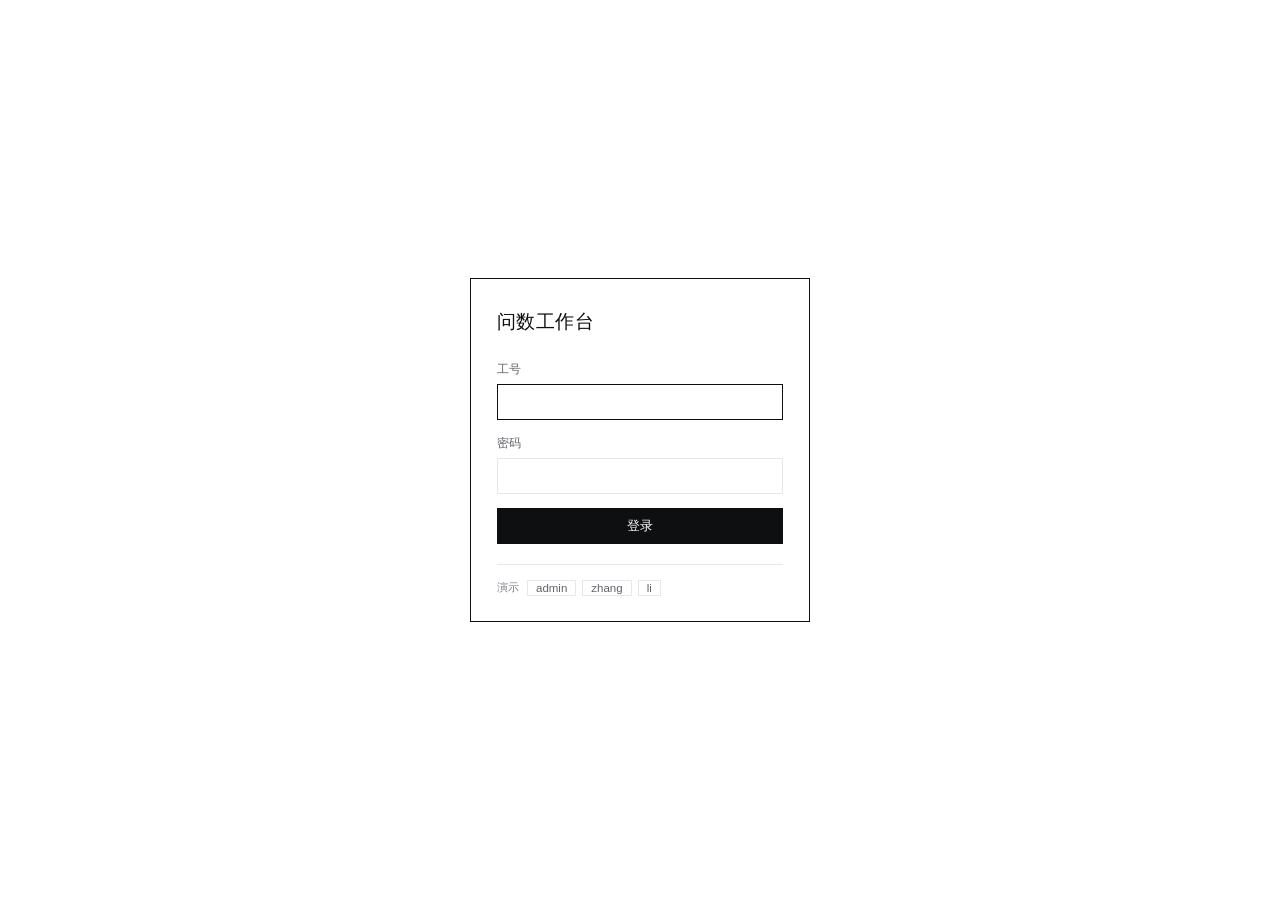
==== commit 2eecc37a: "feat(web): 依据合并、追问分组、会话分组与发送态 - 口径/校验/SQL 合并为一行「依据」，展开分三段 - 追问按「顺着看 / 换个维度」分组 - 左栏会话按今天/昨天/更早分组，去掉重复" ====
--- a/web/index.html
+++ b/web/index.html
@@ -17,10 +17,8 @@
   <div class="topbar-right">
     <span class="pill" id="as-of">数据截止 <b>—</b></span>
     <span class="pill" id="mode"><b>连接中</b></span>
+    <button class="ghost-btn" id="toggle-history" title="对话历史">历史</button>
     <button class="ghost-btn" id="toggle-inspector" title="显示 / 隐藏轨迹">轨迹</button>
-    <button class="ghost-btn" id="new-chat" hidden>新对话</button>
-    <button class="ghost-btn" id="open-audit" hidden>审计</button>
-    <button class="ghost-btn" id="open-drawer">语义资产 <span id="card-count">—</span></button>
     <div class="user-chip" id="user-chip" hidden>
       <span class="user-name" id="user-name">—</span>
       <span class="user-scope" id="user-scope">—</span>
@@ -29,18 +27,40 @@
   </div>
 </header>
 
-<main class="layout" id="app" hidden>
+<div class="shell" id="app" hidden>
+  <aside class="sidebar" id="sidebar">
+    <div class="side-top">
+      <button class="side-new" id="new-chat">
+        <span>新对话</span><span class="side-new-plus">+</span>
+      </button>
+    </div>
+    <nav class="conv-list" id="conv-list"></nav>
+    <div class="side-foot">
+      <button class="side-link" id="open-drawer">语义资产 <span class="side-count" id="card-count">—</span></button>
+      <button class="side-link" id="open-audit" hidden>审计日志</button>
+    </div>
+  </aside>
+
+  <main class="layout">
   <section class="chat">
-    <div class="thread" id="thread">
+    <div class="thread" id="thread" aria-busy="false">
       <div class="thread-inner">
         <div class="intro" id="intro">
           <h1>用一句话，问清楚经营数据</h1>
+          <div class="recent" id="recent" hidden>
+            <span class="recent-label">最近问过</span>
+            <div class="recent-list" id="recent-list"></div>
+          </div>
           <div class="suggest" id="suggest"></div>
         </div>
       </div>
     </div>
 
     <div class="composer-wrap">
+      <div class="run-status" id="run-status" hidden>
+        <span class="rs-dot"></span><span id="run-status-text" role="status" aria-live="polite">运行中</span>
+        <button type="button" class="link-btn" id="stop-run">停止 <kbd>Esc</kbd></button>
+      </div>
       <form class="composer" id="composer">
         <textarea id="input" rows="1" placeholder="问一句，例如：上月各渠道保费收入是多少" maxlength="500" autocomplete="off"></textarea>
         <button class="send" id="send" type="submit">发送</button>
@@ -67,7 +87,8 @@
     <div class="section-label">校验</div>
     <div class="checks" id="checks"></div>
   </aside>
-</main>
+  </main>
+</div>
 
 <div class="login-layer" id="login" hidden>
   <div class="login-card">
@@ -88,7 +109,7 @@
 </div>
 
 <div class="drawer-backdrop" id="backdrop"></div>
-<aside class="drawer" id="drawer" aria-label="语义资产">
+<aside class="drawer" id="drawer" role="dialog" aria-modal="true" aria-label="语义资产" aria-hidden="true">
   <div class="drawer-head">
     <h2>语义资产</h2>
     <button class="ghost-btn" id="close-drawer">关闭</button>
@@ -96,7 +117,7 @@
   <div class="drawer-body" id="drawer-body"></div>
 </aside>
 
-<aside class="drawer" id="audit-drawer" aria-label="审计日志">
+<aside class="drawer" id="audit-drawer" role="dialog" aria-modal="true" aria-label="审计日志" aria-hidden="true">
   <div class="drawer-head">
     <h2>审计日志</h2>
     <button class="ghost-btn" id="close-audit">关闭</button>
@@ -105,6 +126,7 @@
 </aside>
 
 <div class="toast" id="toast"></div>
+<script src="chart.js"></script>
 <script src="app.js"></script>
 </body>
 </html>
--- a/web/style.css
+++ b/web/style.css
@@ -5,13 +5,46 @@
    ========================================================================== */
 
 :root {
-  --ink: #111;
-  --ink-soft: #333;
-  --muted: #6b6b6b;
-  --faint: #9a9a9a;
-  --line: #e4e4e4;
+  /* 墨阶：正文 → 次级 → 说明 → meta（最后一级 4.6:1，达 WCAG AA） */
+  --ink-900: #0e0f11;
+  --ink-700: #35373b;
+  --ink-500: #5f6368;
+  --ink-400: #7a7e85;
+  --line-200: #e7e7e9;
+  --line-300: #d6d6d9;
+  --surface-50: #fafafa;
+  --surface-100: #f4f4f5;
+  /* 功能色只用于图标、1–3px 边框、焦点环，不做大面积填充 */
+  --focus: #1d4ed8;
+  --danger: #b42318;
+  --warn: #b54708;
+  --ok: #067647;
+
+  /* 兼容别名：旧规则继续可用 */
+  --ink: var(--ink-900);
+  --ink-soft: var(--ink-700);
+  --muted: var(--ink-500);
+  --faint: var(--ink-400);
+  --line: var(--line-200);
   --bg: #fff;
-  --soft: #f6f6f6;
+  --soft: var(--surface-50);
+
+  /* 字阶：8 档 */
+  --fs-11: 11px;
+  --fs-12: 12px;
+  --fs-13: 13px;
+  --fs-14: 14px;
+  --fs-15: 15px;
+  --fs-16: 16px;
+  --fs-24: 24px;
+  --fs-28: 28px;
+
+  /* 间距与动效 */
+  --sp-1: 4px; --sp-2: 8px; --sp-3: 12px; --sp-4: 16px;
+  --sp-5: 24px; --sp-6: 32px; --sp-7: 48px; --sp-8: 64px;
+  --dur-fast: 120ms; --dur: 180ms; --dur-slow: 240ms;
+  --ease: cubic-bezier(.2, .6, .2, 1);
+
   --sans: -apple-system, BlinkMacSystemFont, "PingFang SC", "Hiragino Sans GB", "Microsoft YaHei", sans-serif;
   --mono: ui-monospace, SFMono-Regular, "SF Mono", Menlo, Consolas, monospace;
 }
@@ -63,14 +96,18 @@
 .user-scope { color: var(--faint); }
 
 /* ---------------------------------------------------------------- 布局 */
+.shell {
+  display: grid; grid-template-columns: 236px minmax(0, 1fr);
+  height: calc(100vh - 57px);
+}
 .layout {
   display: grid; grid-template-columns: minmax(0, 1fr) 380px;
-  height: calc(100vh - 57px);
-}
-.chat { display: flex; flex-direction: column; min-width: 0; }
+  height: 100%; min-height: 0;
+}
+.chat { display: flex; flex-direction: column; min-width: 0; min-height: 0; }
 
 /* ---------------------------------------------------------------- 对话区 */
-.thread { flex: 1; overflow-y: auto; padding: 32px 24px 8px; }
+.thread { flex: 1; min-height: 0; overflow-y: auto; padding: 32px 24px 8px; }
 .thread-inner {
   max-width: 780px; margin: 0 auto;
   display: flex; flex-direction: column; min-height: 100%;
@@ -107,12 +144,16 @@
   display: inline-block; font-size: 11px; letter-spacing: .08em;
   padding: 1px 7px; border: 1px solid var(--ink);
 }
-.status.running { border-style: dashed; color: var(--muted); border-color: var(--faint); }
+.status.running { border-style: dashed; color: var(--ink-500); border-color: var(--line-300); }
 .status.blocked { background: var(--ink); color: #fff; }
-.status.clarification { border-style: dashed; }
-.status.error { border-color: var(--faint); color: var(--muted); }
-
-.answer { font-size: 15px; line-height: 1.75; color: var(--ink); }
+.status.clarification { border-style: dashed; border-color: var(--warn); }
+.status.error { border-color: var(--danger); }
+.status.permission { border-style: dotted; border-color: var(--ink-700); }
+
+.answer {
+  font-size: var(--fs-15); line-height: 1.75; color: var(--ink);
+  max-width: 68ch;   /* 编辑行长：正文不再铺满整栏 */
+}
 
 /* KPI */
 .kpis {
@@ -121,7 +162,7 @@
 }
 .kpi { padding: 12px 24px 12px 0; margin-right: 24px; border-right: 1px solid var(--line); }
 .kpi:last-child { border-right: 0; }
-.kpi-k { display: block; font-size: 11px; color: var(--faint); letter-spacing: .04em; }
+.kpi-k { display: block; font-size: var(--fs-11); color: var(--ink-500); letter-spacing: .04em; }
 .kpi-v {
   display: block; font-size: 26px; line-height: 1.3; font-weight: 400;
   font-variant-numeric: tabular-nums; letter-spacing: -.01em;
@@ -151,19 +192,43 @@
 
 /* 状态卡 */
 .callout {
-  display: flex; gap: 10px; align-items: flex-start;
-  border: 1px solid var(--ink); padding: 12px 14px; margin-top: 2px;
+  position: relative; display: flex; gap: var(--sp-3); align-items: flex-start;
+  border: 1px solid var(--line-300); background: var(--surface-50);
+  padding: 13px 15px 13px 18px; margin-top: 2px;
+}
+.callout::before {
+  content: ""; position: absolute; left: 0; top: 0; bottom: 0; width: 3px;
+  background: var(--ink-900);
 }
 .callout-ic {
   flex: 0 0 18px; width: 18px; height: 18px; margin-top: 1px;
-  border: 1px solid var(--ink); display: grid; place-items: center; font-size: 11px;
-}
-.callout-body strong { display: block; font-size: 12.5px; font-weight: 600; margin-bottom: 2px; }
-.callout-body p { margin: 0; font-size: 13.5px; line-height: 1.65; color: var(--ink-soft); }
+  border: 1px solid var(--ink); display: grid; place-items: center;
+  font-size: 11px; line-height: 1;
+}
+.callout-body strong { display: block; font-size: var(--fs-13); font-weight: 600; margin-bottom: 2px; letter-spacing: .01em; }
+.callout-body p { margin: 0; font-size: var(--fs-13); line-height: 1.7; color: var(--ink-soft); max-width: 68ch; }
 .callout.clarification { border-style: dashed; }
-.callout.error { border-color: var(--faint); }
-.callout.error .callout-ic { border-color: var(--faint); color: var(--muted); }
-.callout.error .callout-body p { color: var(--muted); }
+.callout.clarification::before { width: 2px; background: var(--warn); }
+.callout.clarification .callout-ic { border-color: var(--warn); color: var(--warn); }
+
+.callout.error::before {
+  background: repeating-linear-gradient(45deg, var(--danger) 0 3px, transparent 3px 7px);
+}
+.callout.error .callout-ic { border-color: var(--danger); color: var(--danger); }
+
+.callout.permission::before { width: 3px; background: var(--ink-700); }
+.callout.permission .callout-ic { border-color: var(--ink-700); }
+
+.callout.empty::before { width: 3px; background: var(--line-300); }
+.callout.empty .callout-ic { border-color: var(--ink-400); color: var(--ink-500); }
+
+/* 状态卡里的可点动作 */
+.callout-actions { display: flex; flex-wrap: wrap; gap: var(--sp-2); margin-top: var(--sp-3); }
+.callout-actions .btn {
+  border: 1px solid var(--ink); background: var(--bg); padding: 4px 10px;
+  font-size: var(--fs-12); transition: background var(--dur-fast) var(--ease), color var(--dur-fast) var(--ease);
+}
+.callout-actions .btn:hover { background: var(--ink); color: #fff; }
 
 /* 口径与元信息 */
 .assumptions { margin-top: 12px; font-size: 11.5px; color: var(--muted); }
@@ -171,7 +236,10 @@
   display: inline-block; margin: 0 10px 4px 0; padding: 1px 6px;
   border: 1px solid var(--line); color: var(--muted);
 }
-.meta-row { margin-top: 10px; font-size: 11px; color: var(--faint); font-variant-numeric: tabular-nums; }
+.meta-row {
+  margin-top: var(--sp-3); font-size: var(--fs-12); color: var(--ink-400);
+  font-variant-numeric: tabular-nums; display: flex; align-items: center; flex-wrap: wrap; gap: 2px;
+}
 
 /* 折叠 */
 .folds { display: flex; flex-wrap: wrap; gap: 8px; margin-top: 14px; }
@@ -186,7 +254,7 @@
 .fold summary::before { content: "+"; margin-right: 8px; color: var(--faint); }
 .fold[open] summary::before { content: "−"; color: var(--ink); }
 .fold summary .count { margin-left: auto; color: var(--faint); font-size: 11px; }
-.fold-body { padding: 0 12px 12px; max-height: 320px; overflow: auto; }
+.fold-body { padding: 0 12px 12px; }
 
 pre.sql {
   margin: 0; padding: 12px; background: var(--ink); color: #f2f2f2;
@@ -264,7 +332,7 @@
 .step .t { display: flex; justify-content: space-between; gap: 10px; font-size: 12.5px; }
 .step .t strong { font-weight: 500; }
 .step .t span { color: var(--faint); font-size: 11px; font-variant-numeric: tabular-nums; }
-.step .d { font-size: 11.5px; color: var(--muted); line-height: 1.6; margin-top: 2px; }
+.step .d { font-size: var(--fs-12); color: var(--ink-500); line-height: 1.65; margin-top: 3px; }
 .step.fail .d { color: var(--ink); }
 
 .evidence { display: flex; flex-wrap: wrap; gap: 6px; }
@@ -273,7 +341,7 @@
 }
 .ev b { font-weight: 500; color: var(--ink-soft); }
 
-.inspector pre.sql { margin-top: 0; white-space: pre-wrap; overflow-wrap: anywhere; }
+.inspector pre.sql { margin-top: 0; white-space: pre-wrap; overflow-wrap: break-word; }
 
 /* ---------------------------------------------------------------- 登录 */
 .login-layer {
@@ -303,12 +371,12 @@
 
 /* ---------------------------------------------------------------- 抽屉 */
 .drawer-backdrop {
-  position: fixed; inset: 0; background: rgba(17, 17, 17, .18);
+  position: fixed; top: 56px; left: 0; right: 0; bottom: 0; background: rgba(17, 17, 17, .18);
   opacity: 0; pointer-events: none; transition: opacity .15s ease; z-index: 60;
 }
 .drawer-backdrop.open { opacity: 1; pointer-events: auto; }
 .drawer {
-  position: fixed; top: 0; right: 0; bottom: 0; width: min(460px, 92vw); z-index: 70;
+  position: fixed; top: 56px; right: 0; bottom: 0; width: min(460px, 92vw); z-index: 70;
   background: var(--bg); border-left: 1px solid var(--ink);
   transform: translateX(100%); transition: transform .18s ease;
   display: flex; flex-direction: column;
@@ -336,7 +404,8 @@
 .audit-q { margin: 4px 0 6px; font-size: 13px; }
 .audit-sql {
   font-family: var(--mono); font-size: 10.5px; color: var(--muted); line-height: 1.6;
-  border-left: 2px solid var(--line); padding-left: 8px; word-break: break-all;
+  border-left: 2px solid var(--line); padding-left: 8px;
+  white-space: nowrap; overflow: hidden; text-overflow: ellipsis;
 }
 .badge { border: 1px solid var(--ink); padding: 0 5px; font-size: 10px; }
 .badge.blocked { background: var(--ink); color: #fff; }
@@ -369,7 +438,6 @@
   .topbar { height: 52px; padding: 0 12px; gap: 8px; z-index: 25; }
   .brand-text { font-size: 13px; }
   .brand-mark { width: 24px; height: 24px; font-size: 13px; }
-  #new-chat, #open-audit, #open-drawer { display: none !important; }
   .topbar-right { gap: 8px; min-width: 0; }
   .pill { display: none; }
   .user-scope { display: none; }
@@ -394,3 +462,321 @@
     background: var(--bg); border-left: 0; border-top: 1px solid var(--ink); overflow-y: auto;
   }
 }
+
+/* ==========================================================================
+   借用清单（黑白线框之下只保留运动与结构，不加颜色）
+   · hairline 实线边框、tabular 数字、紧凑圆角 —— Beautiful UI 的 token 思路
+   · ⌘K 命令面板、空状态、粘性表头 —— shadcn/ui 的交互约定
+   · 数字 pop-in / 面板展开 / 错误抖动 —— transitions.dev 的过渡配方
+   · 轨迹分步、streaming 占位 —— beUI / Beautiful UI 的 agent 状态组件
+   ========================================================================== */
+
+:root {
+  --dur-fast: 120ms;
+  --dur: 180ms;
+  --ease: cubic-bezier(.2, .6, .2, 1);
+}
+
+:focus-visible { outline: 1px solid var(--ink); outline-offset: 2px; }
+
+/* 轨迹：用网格列宽做“面板展开”，而不是 display:none */
+.layout { transition: grid-template-columns var(--dur) var(--ease); }
+#inspector { transition: opacity var(--dur) var(--ease); overflow-x: hidden; }
+.layout.hide-inspector { grid-template-columns: minmax(0, 1fr) 0px; }
+.layout.hide-inspector #inspector {
+  opacity: 0; pointer-events: none; border-left-color: transparent;
+}
+
+/* 消息进入：问句从右侧滑入、回答自下而上浮现 */
+@keyframes sq-in-right { from { opacity: 0; transform: translateX(6px); } to { opacity: 1; transform: none; } }
+@keyframes sq-fade-up { from { opacity: 0; transform: translateY(3px); } to { opacity: 1; transform: none; } }
+@keyframes sq-kpi { from { opacity: 0; transform: translateY(4px); } to { opacity: 1; transform: none; } }
+@keyframes sq-shake {
+  0%, 100% { transform: translateX(0); }
+  20% { transform: translateX(-3px); }
+  40% { transform: translateX(3px); }
+  60% { transform: translateX(-2px); }
+  80% { transform: translateX(2px); }
+}
+@keyframes sq-pulse { 0%, 100% { opacity: .45; } 50% { opacity: 1; } }
+
+.msg.user .bubble { animation: sq-in-right var(--dur) var(--ease) both; }
+.msg.agent .bubble > * { animation: sq-fade-up var(--dur) var(--ease) both; }
+.kpi { animation: sq-kpi var(--dur) var(--ease) both; animation-delay: calc(var(--i, 0) * 45ms); }
+.folds, .meta-row, .assumptions { animation: sq-fade-up var(--dur) var(--ease) both; }
+
+/* 运行中：占位文字做极轻的扫光，而不是转圈 */
+.status.running { border-style: dashed; }
+.bubble .answer.is-pending { color: var(--muted); animation: sq-pulse 1.5s ease-in-out infinite; }
+
+/* 表格：表头吸附、行悬停与首列固定 */
+table.result thead th { position: sticky; top: 0; z-index: 2; background: var(--soft); }
+.send[aria-disabled="true"] { opacity: .35; cursor: default; }
+table.result tbody tr:hover td { background: #fafafa; }
+table.result th:first-child, table.result td:first-child { position: sticky; left: 0; background: var(--bg); }
+table.result tbody tr:hover td:first-child { background: #fafafa; }
+table.result thead th:first-child { background: var(--soft); }
+
+/* 登录错误抖动 */
+.shake { animation: sq-shake 260ms var(--ease) both; }
+
+/* ⌘K 命令面板 */
+.palette-layer {
+  position: fixed; inset: 0; z-index: 95; background: rgba(17, 17, 17, .22);
+  display: flex; align-items: flex-start; justify-content: center; padding: 12vh 16px 16px;
+}
+.palette {
+  width: 100%; max-width: 540px; background: var(--bg); border: 1px solid var(--ink);
+  animation: sq-fade-up var(--dur) var(--ease) both;
+}
+.palette input {
+  width: 100%; height: 46px; padding: 0 14px; border: 0; border-bottom: 1px solid var(--ink);
+  font-family: inherit; font-size: 14px; outline: 0; background: transparent;
+}
+.palette-list { max-height: 420px; overflow-y: auto; padding: 6px 0; }
+.palette-item {
+  display: flex; align-items: center; gap: 10px; padding: 8px 14px;
+  font-size: 13px; color: var(--ink-soft); cursor: pointer;
+}
+.palette-item .k {
+  flex: 0 0 auto; font-size: 10px; letter-spacing: .1em; color: var(--faint);
+  border: 1px solid var(--line); padding: 0 5px;
+}
+.palette-item .t { flex: 1; min-width: 0; overflow: hidden; text-overflow: ellipsis; white-space: nowrap; }
+.palette-item .hint { color: var(--faint); font-size: 11px; }
+.palette-item[aria-selected="true"] { background: var(--ink); color: #fff; }
+.palette-item[aria-selected="true"] .k,
+.palette-item[aria-selected="true"] .hint { color: #cfcfcf; border-color: #4a4a4a; }
+.palette-empty { padding: 14px; font-size: 12px; color: var(--faint); }
+.palette-foot {
+  display: flex; gap: 14px; padding: 8px 14px; border-top: 1px solid var(--line);
+  font-size: 10.5px; color: var(--faint);
+}
+
+@media (prefers-reduced-motion: reduce) {
+  .msg.user .bubble, .msg.agent .bubble > *, .kpi, .folds, .meta-row, .assumptions,
+  .palette, .shake { animation: none !important; }
+  .bubble .answer.is-pending { animation: none; color: var(--muted); }
+  .layout, #inspector { transition: none; }
+}
+
+/* 运行状态条：一行显示当前步骤，可中断 */
+.run-status {
+  display: flex; align-items: center; gap: 8px;
+  padding: 0 2px 8px; font-size: 11.5px; color: var(--muted);
+}
+.run-status .rs-dot {
+  width: 5px; height: 5px; background: var(--ink);
+  animation: sq-pulse 1.2s ease-in-out infinite;
+}
+.run-status .link-btn { margin-left: auto; }
+.meta-row .link-btn { margin-left: 10px; }
+
+/* 停止态按钮 */
+.composer .send.is-stop { background: var(--bg); color: var(--ink); border: 1px solid var(--ink); }
+.result-head .link-btn { margin-left: auto; }
+
+@media (prefers-reduced-motion: reduce) {
+  .run-status .rs-dot { animation: none; }
+}
+
+.result-right { display: flex; align-items: center; gap: 12px; margin-left: auto; }
+
+/* ---------------------------------------------------------------- 左栏：对话历史 */
+.sidebar {
+  border-right: 1px solid var(--ink);
+  display: flex; flex-direction: column; min-height: 0; background: var(--bg);
+}
+.side-top { padding: 12px 12px 8px; }
+.side-new {
+  width: 100%; height: 33px; display: flex; align-items: center; justify-content: space-between;
+  padding: 0 10px; background: var(--ink); color: #fff;
+  border: 1px solid var(--ink); font-size: 13px; cursor: pointer;
+}
+.side-new:hover { background: #000; }
+.side-new-plus { font-size: 15px; line-height: 1; color: rgba(255,255,255,.7); }
+.side-label { padding: 8px 14px 4px; font-size: 11px; color: var(--faint); letter-spacing: .06em; }
+.conv-list { flex: 1; overflow-y: auto; padding: 0 8px 8px; }
+.conv-empty { padding: 8px 6px; font-size: 12px; color: var(--faint); }
+.conv-item {
+  position: relative; width: 100%; text-align: left; padding: 7px 10px; margin-bottom: 2px;
+  border: 1px solid transparent; background: none; font-size: 12.5px; color: var(--ink-soft);
+  cursor: pointer; white-space: nowrap; overflow: hidden; text-overflow: ellipsis;
+}
+.conv-item:hover { border-color: var(--line); }
+.conv-item.active { border-color: var(--ink); color: var(--ink); }
+.conv-meta { display: block; font-size: 10.5px; color: var(--faint); margin-top: 2px; }
+.conv-del {
+  position: absolute; right: 4px; top: 5px; width: 20px; height: 20px;
+  border: 0; background: var(--bg); color: var(--faint); font-size: 13px; line-height: 1;
+  display: none; cursor: pointer;
+}
+.conv-item:hover .conv-del { display: block; }
+.conv-del:hover { color: var(--ink); }
+.side-foot { border-top: 1px solid var(--line); padding: 6px; }
+.side-link {
+  width: 100%; display: flex; align-items: center; justify-content: space-between;
+  padding: 7px 8px; border: 1px solid transparent; background: none;
+  font-size: 12.5px; color: var(--ink-soft); cursor: pointer;
+}
+.side-link:hover { border-color: var(--line); color: var(--ink); }
+.side-count { font-size: 11px; color: var(--faint); }
+
+#toggle-history { display: none; }
+
+@media (max-width: 900px) {
+  .shell { grid-template-columns: 1fr; height: calc(100dvh - 52px); }
+  #toggle-history { display: inline-flex; }
+  .sidebar {
+    position: fixed; top: 52px; bottom: 0; left: 0; width: 272px; z-index: 70;
+    transform: translateX(-100%); transition: transform var(--dur) var(--ease);
+    border-right: 1px solid var(--ink);
+  }
+  .shell.show-history .sidebar { transform: none; }
+  .conv-del { display: block; }
+}
+
+/* 历史抽屉打开时，底部输入区淡出，避免与侧栏叠在一起 */
+@media (max-width: 900px) {
+  .shell.show-history .composer-wrap { visibility: hidden; }
+}
+
+@media (max-width: 900px) {
+  .drawer, .drawer-backdrop { top: 52px; }
+}
+
+/* 三栏各自滚动，滚到边界也不把整页带走 */
+.thread, .inspector, .conv-list, .drawer-body { overscroll-behavior: contain; }
+
+/* ---------------------------------------------------------------- 结果图 */
+.chart {
+  margin: 18px 0 2px; padding: 10px 14px 6px;
+  border: 1px solid var(--line); background: var(--bg);
+}
+.chart-cap {
+  display: flex; justify-content: space-between;
+  font-size: 10.5px; letter-spacing: .12em; color: var(--faint);
+  text-transform: uppercase; padding-bottom: 6px;
+}
+.chart-svg { display: block; width: 100%; height: auto; }
+.chart-grid { stroke: var(--line); stroke-width: 1; }
+.chart-tick { font-family: var(--mono); font-size: var(--fs-11); fill: var(--ink-400); }
+.chart-line {
+  fill: none; stroke: var(--ink); stroke-width: 1.5;
+  stroke-dasharray: 1; stroke-dashoffset: 1;
+  animation: sq-draw .9s var(--ease) forwards;
+}
+.chart-area { fill: #f3f3f3; opacity: 0; animation: sq-fade-in .9s var(--ease) .12s forwards; }
+.chart-dot { fill: var(--ink); }
+.chart-dot-last { r: 3; }
+.chart-value { font-family: var(--mono); font-size: 10.5px; fill: var(--ink); }
+.chart-label { font-size: 11px; fill: var(--ink-soft); }
+.chart-track { fill: #f1f1f1; }
+.chart-bar {
+  fill: var(--ink); transform-box: fill-box; transform-origin: left center;
+  transform: scaleX(0); animation: sq-grow .55s var(--ease) forwards;
+  animation-delay: calc(var(--i, 0) * 45ms + 60ms);
+}
+.chart-value-row { font-variant-numeric: tabular-nums; }
+
+@keyframes sq-draw { to { stroke-dashoffset: 0; } }
+@keyframes sq-grow { to { transform: none; } }
+@keyframes sq-fade-in { to { opacity: 1; } }
+
+/* ---------------------------------------------------------------- 轨迹耗时条 */
+.step-bar-wrap { margin-top: 6px; height: 2px; background: #f3f3f3; }
+.step-bar { display: block; height: 2px; width: 0; background: var(--ink); opacity: .3; transition: width .4s var(--ease); }
+.step-bar.slow { opacity: .65; }
+.step.fail .step-bar { opacity: .55; background: repeating-linear-gradient(90deg, #111 0 3px, transparent 3px 6px); }
+.trace-foot {
+  display: flex; justify-content: space-between; gap: 10px;
+  margin-top: 4px; padding-top: 10px; border-top: 1px solid var(--line);
+  font-size: 11px; color: var(--faint); font-variant-numeric: tabular-nums;
+}
+
+@media (prefers-reduced-motion: reduce) {
+  .chart-line, .chart-area, .chart-bar { animation: none; stroke-dashoffset: 0; opacity: 1; transform: none; }
+  .step-bar { transition: none; }
+}
+
+/* ---------------------------------------------------------------- 空态：最近问过 */
+.recent { padding: 4px 0 16px; }
+.recent-label { display: block; font-size: 10.5px; letter-spacing: .12em; color: var(--faint); padding-bottom: 8px; }
+.recent-list { display: flex; flex-wrap: wrap; gap: 6px; }
+.recent-item {
+  border: 1px solid var(--line); background: none; padding: 5px 10px;
+  font: inherit; font-size: 12.5px; color: var(--ink-soft); cursor: pointer;
+  max-width: 100%; overflow: hidden; text-overflow: ellipsis; white-space: nowrap;
+  transition: border-color var(--dur-fast) var(--ease), color var(--dur-fast) var(--ease);
+}
+.recent-item:hover, .recent-item:focus-visible { border-color: var(--ink); color: var(--ink); outline: none; }
+
+/* ---------------------------------------------------------------- 接着问 */
+.follow-ups { display: flex; flex-wrap: wrap; align-items: center; gap: 6px; margin-top: 12px; }
+.fu-label { font-size: 10.5px; letter-spacing: .1em; color: var(--faint); margin-right: 2px; }
+.fu-chip {
+  border: 1px solid var(--line); background: none; padding: 4px 9px;
+  font: inherit; font-size: 12px; color: var(--ink-soft); cursor: pointer;
+  transition: border-color var(--dur-fast) var(--ease), color var(--dur-fast) var(--ease);
+}
+.fu-chip:hover { border-color: var(--ink); color: var(--ink); }
+
+/* ---------------------------------------------------------------- 可访问性 */
+:focus-visible { outline: 2px solid var(--ink); outline-offset: 2px; }
+.ghost-btn:focus-visible, .link-btn:focus-visible { outline-offset: 3px; }
+.sr-only {
+  position: absolute; width: 1px; height: 1px; padding: 0; margin: -1px;
+  overflow: hidden; clip: rect(0 0 0 0); white-space: nowrap; border: 0;
+}
+@media (max-width: 900px) {
+  .composer-wrap { padding-bottom: max(12px, env(safe-area-inset-bottom)); }
+}
+
+/* ---------------------------------------------------------------- 图 / 表 切换 */
+.result-panel { margin-top: var(--sp-4); }
+.seg {
+  display: inline-flex; border: 1px solid var(--line-300); margin-bottom: var(--sp-3);
+}
+.seg-btn {
+  border: 0; background: none; padding: 3px 12px; font-size: var(--fs-12);
+  color: var(--ink-500); transition: background var(--dur-fast) var(--ease), color var(--dur-fast) var(--ease);
+}
+.seg-btn + .seg-btn { border-left: 1px solid var(--line-300); }
+.seg-btn:hover { color: var(--ink); }
+.seg-btn.active { background: var(--ink); color: #fff; }
+.result-view[hidden] { display: none !important; }
+.result-panel .result-block { margin-top: 0; }
+
+/* ---------------------------------------------------------------- 加载骨架 */
+.skeleton { display: flex; flex-direction: column; gap: 10px; padding: 2px 0; }
+.skeleton i {
+  display: block; height: 12px; background: var(--surface-100);
+  animation: sq-pulse 1.4s ease-in-out infinite;
+}
+.skeleton i:nth-child(1) { width: 72%; }
+.skeleton i:nth-child(2) { width: 54%; }
+.skeleton i:nth-child(3) { width: 88%; height: 96px; }
+@media (prefers-reduced-motion: reduce) { .skeleton i { animation: none; } }
+
+/* ---------------------------------------------------------------- 依据（口径/校验/SQL 合一） */
+.basis { margin-top: var(--sp-4); }
+.basis .fold-body { padding-top: var(--sp-2); }
+.basis-sec { display: flex; gap: var(--sp-3); padding: 10px 0; border-top: 1px solid var(--line-200); }
+.basis-sec:first-child { border-top: 0; padding-top: 2px; }
+.basis-k {
+  flex: 0 0 34px; font-size: var(--fs-11); letter-spacing: .12em;
+  color: var(--ink-500); padding-top: 2px;
+}
+.basis-tags { display: flex; flex-wrap: wrap; gap: 6px; }
+.basis-tags .tag {
+  font-size: var(--fs-12); color: var(--ink-500);
+  border: 1px solid var(--line-200); padding: 1px 7px;
+}
+.basis pre.sql { margin: 0; }
+
+.follow-ups { flex-direction: column; align-items: flex-start; gap: var(--sp-2); }
+.fu-group { display: flex; flex-wrap: wrap; align-items: center; gap: 6px; }
+.conv-group {
+  font-size: var(--fs-11); letter-spacing: .12em; color: var(--ink-400);
+  padding: 14px 10px 6px;
+}
